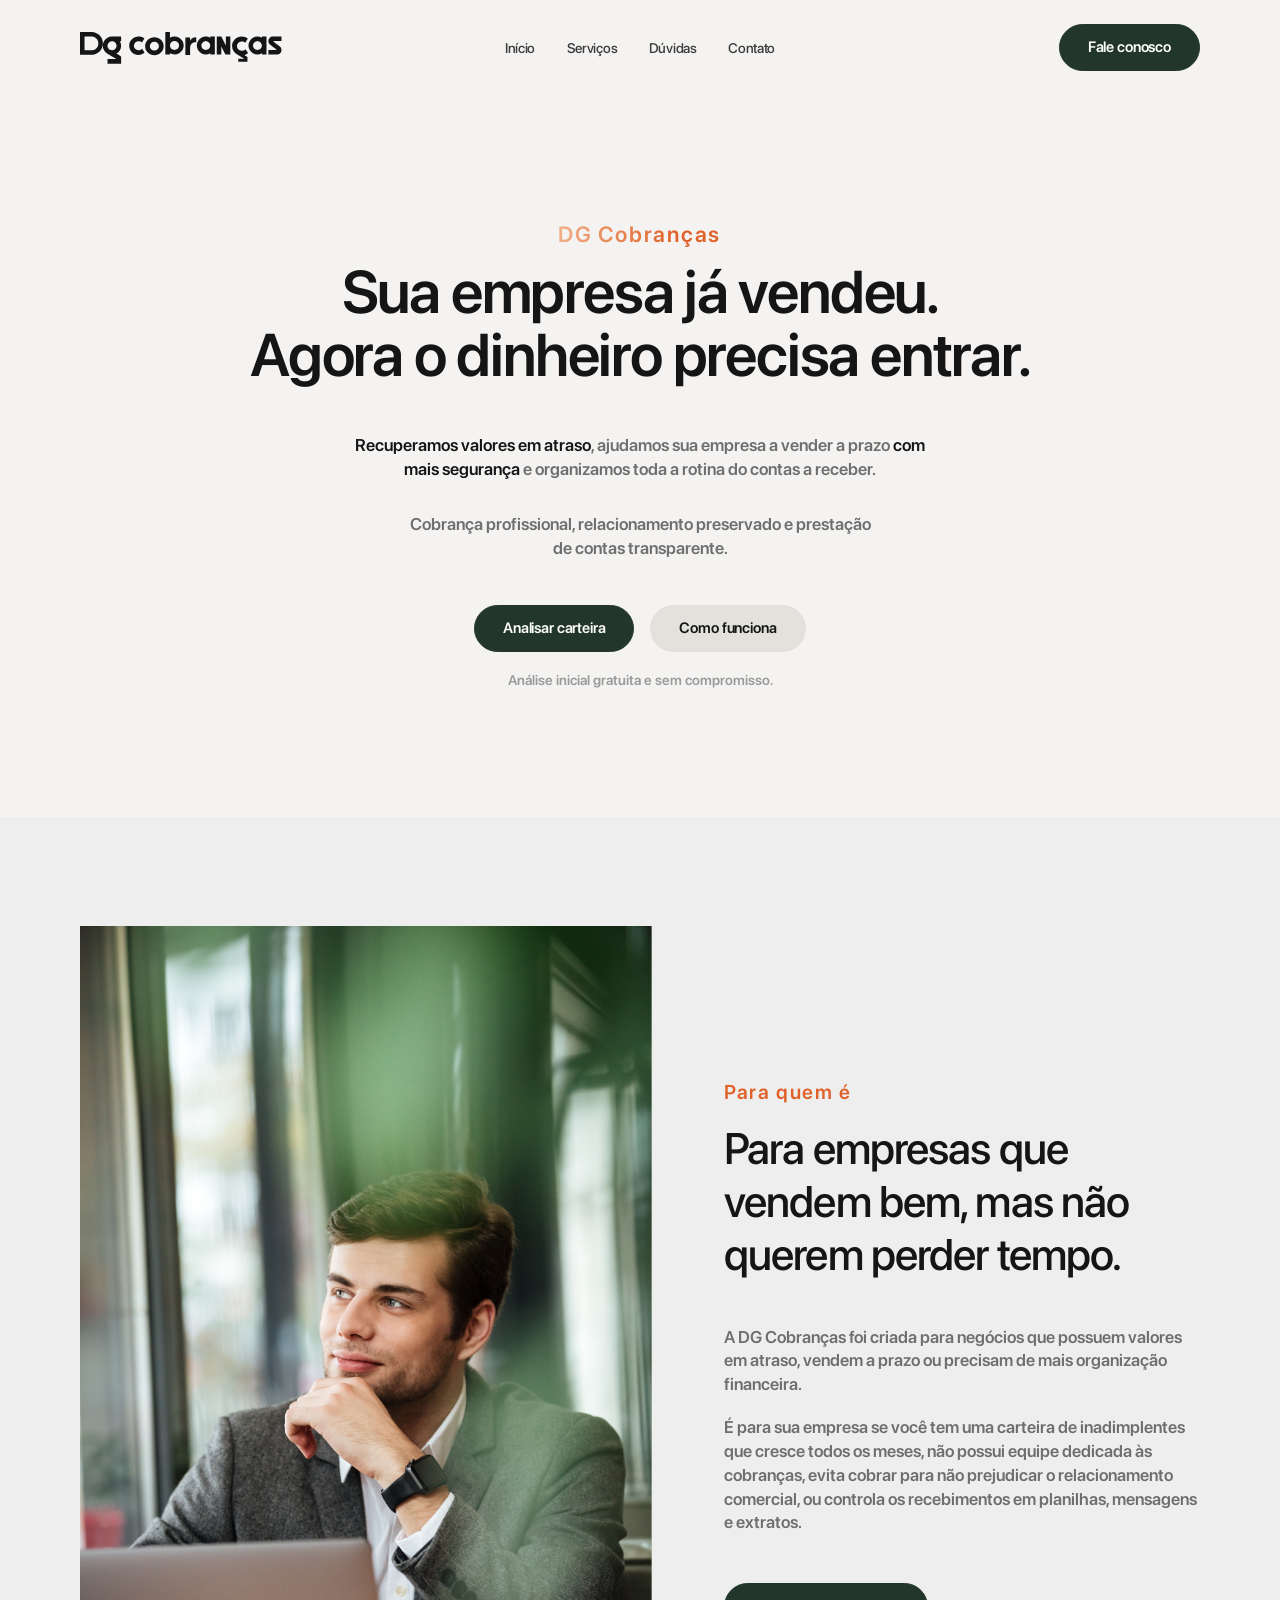
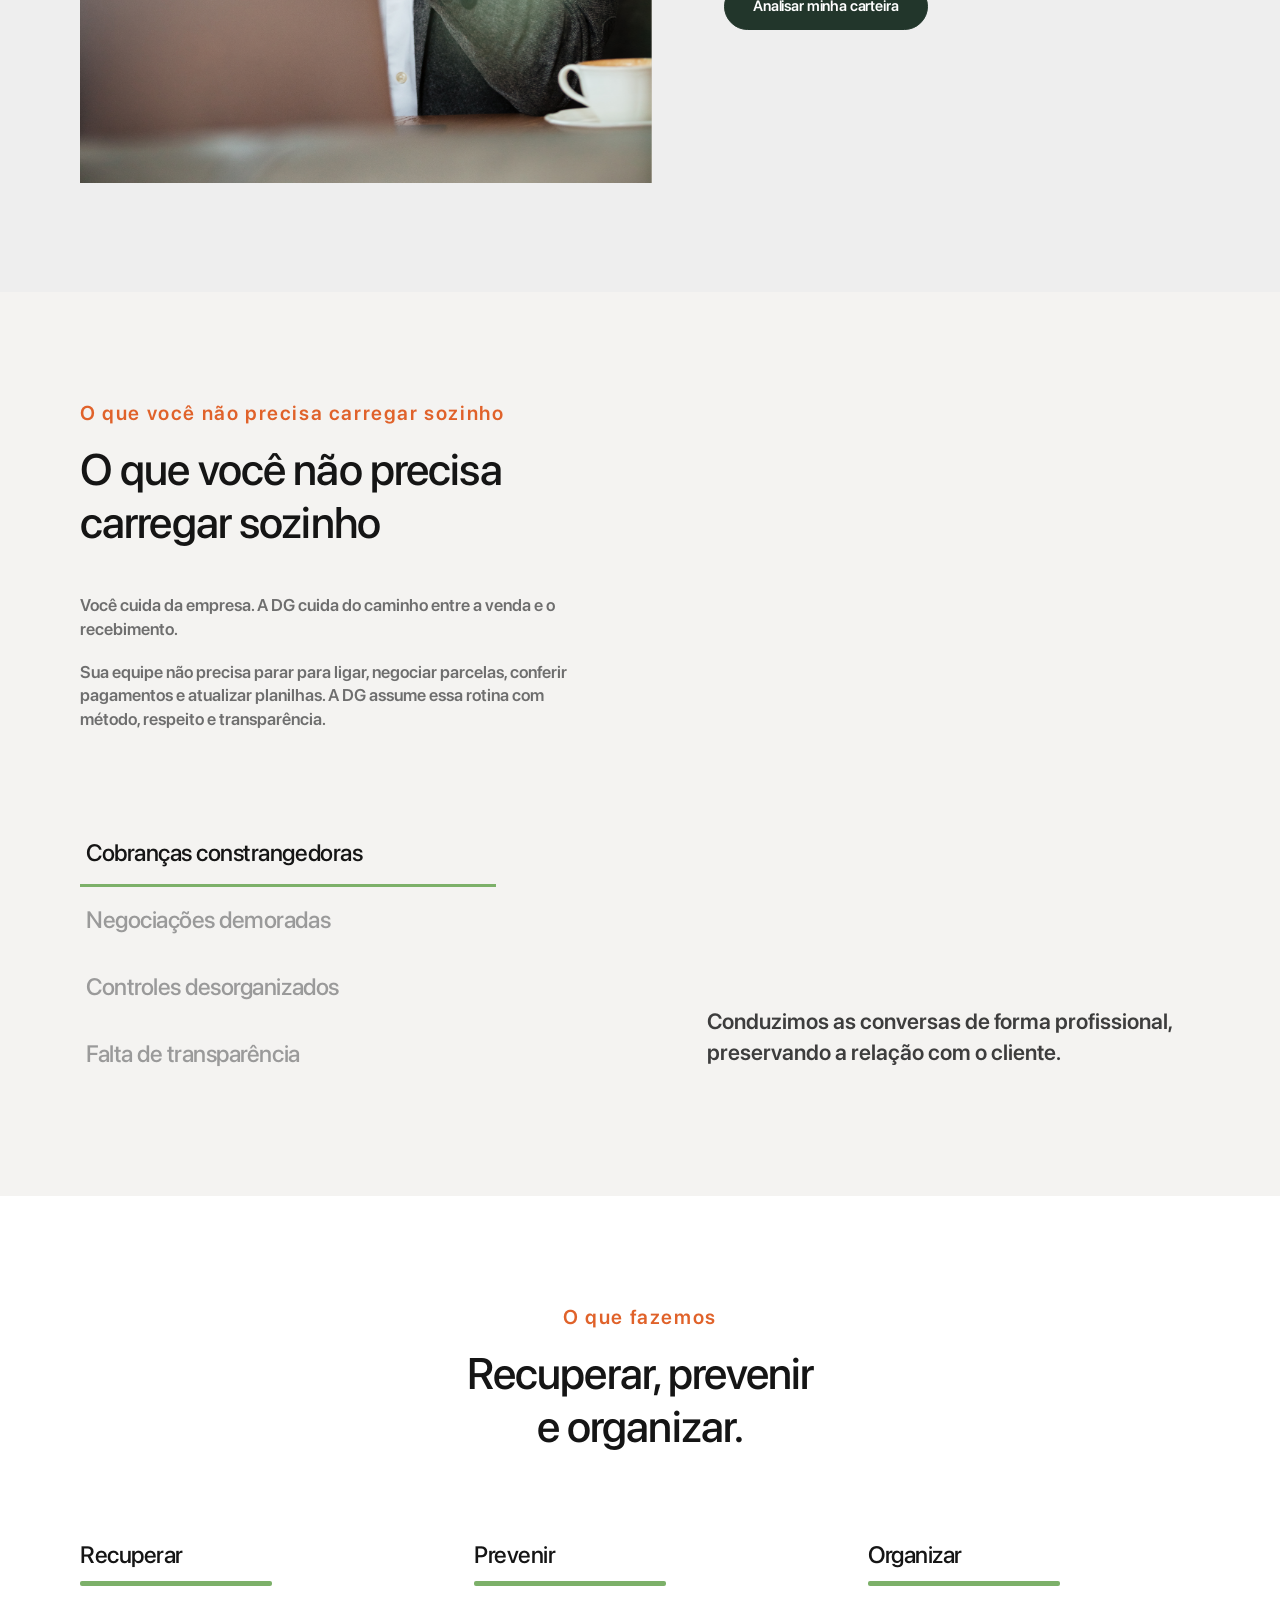
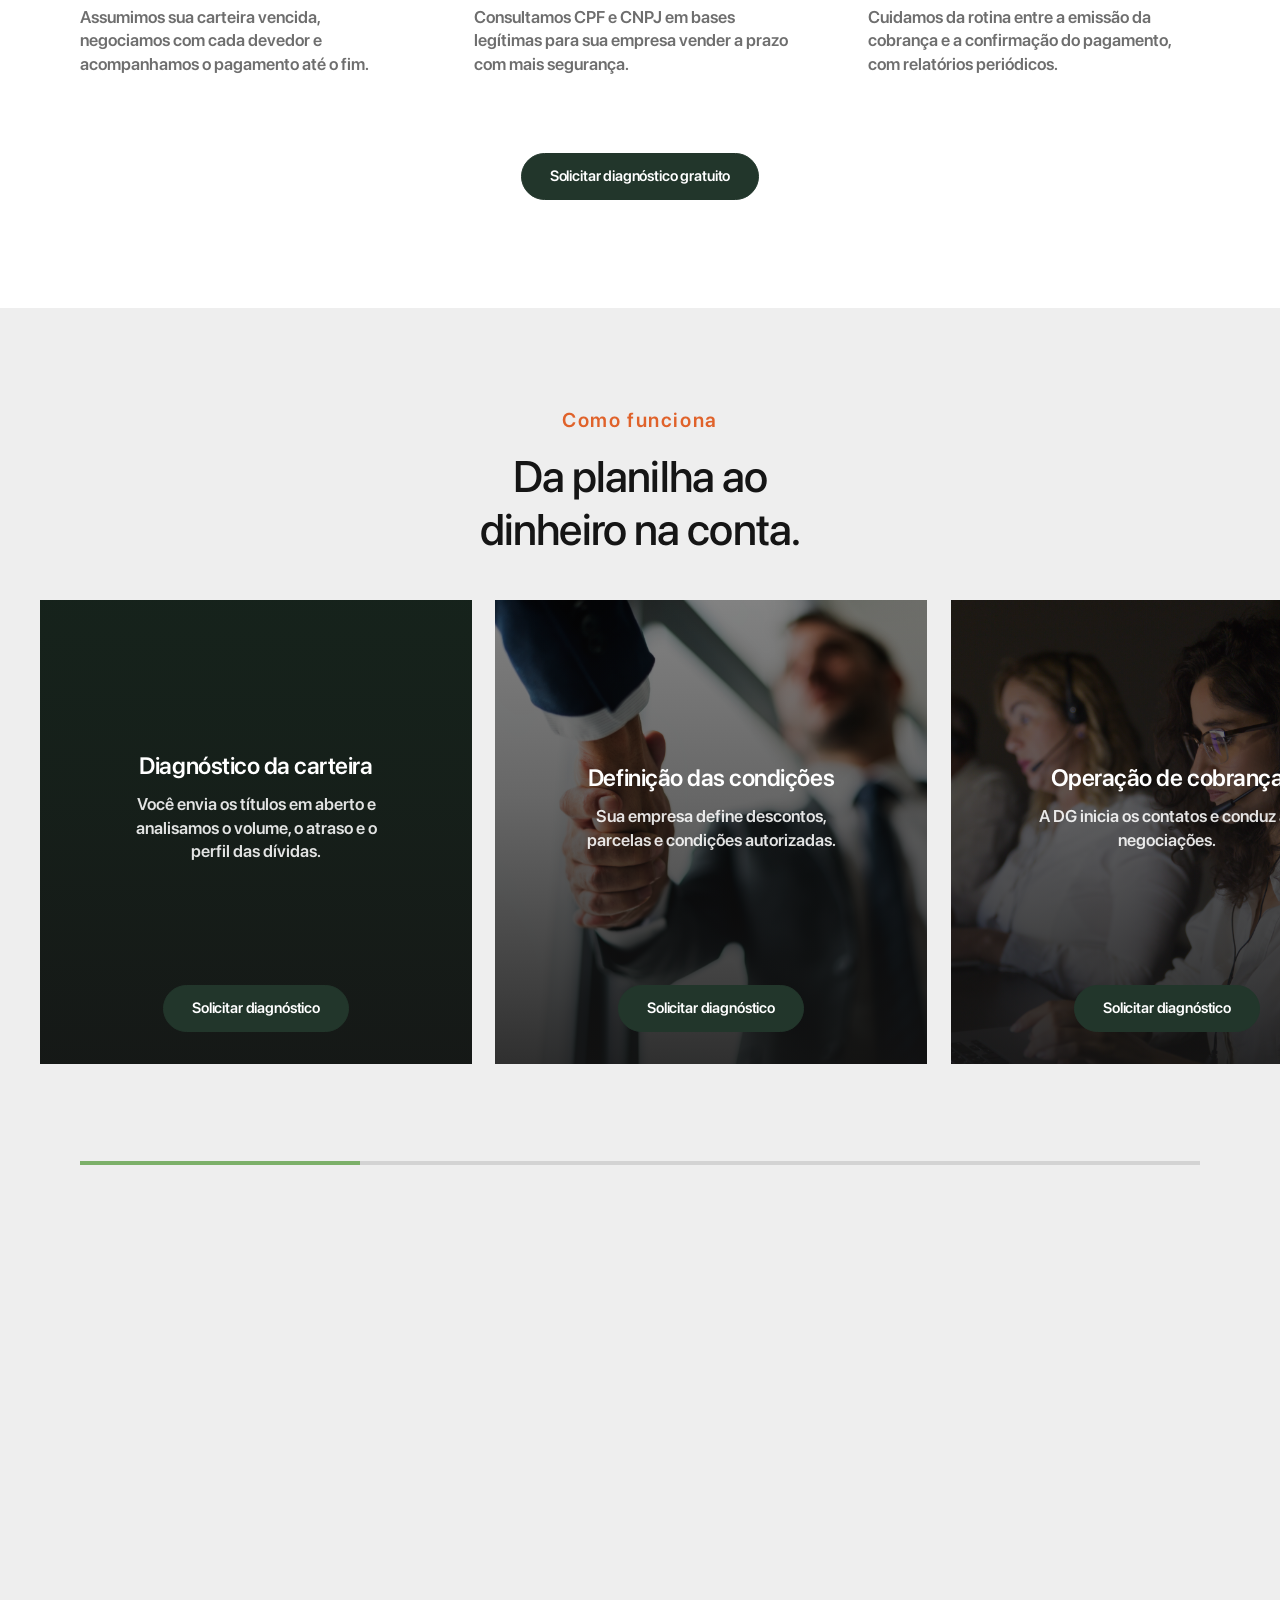
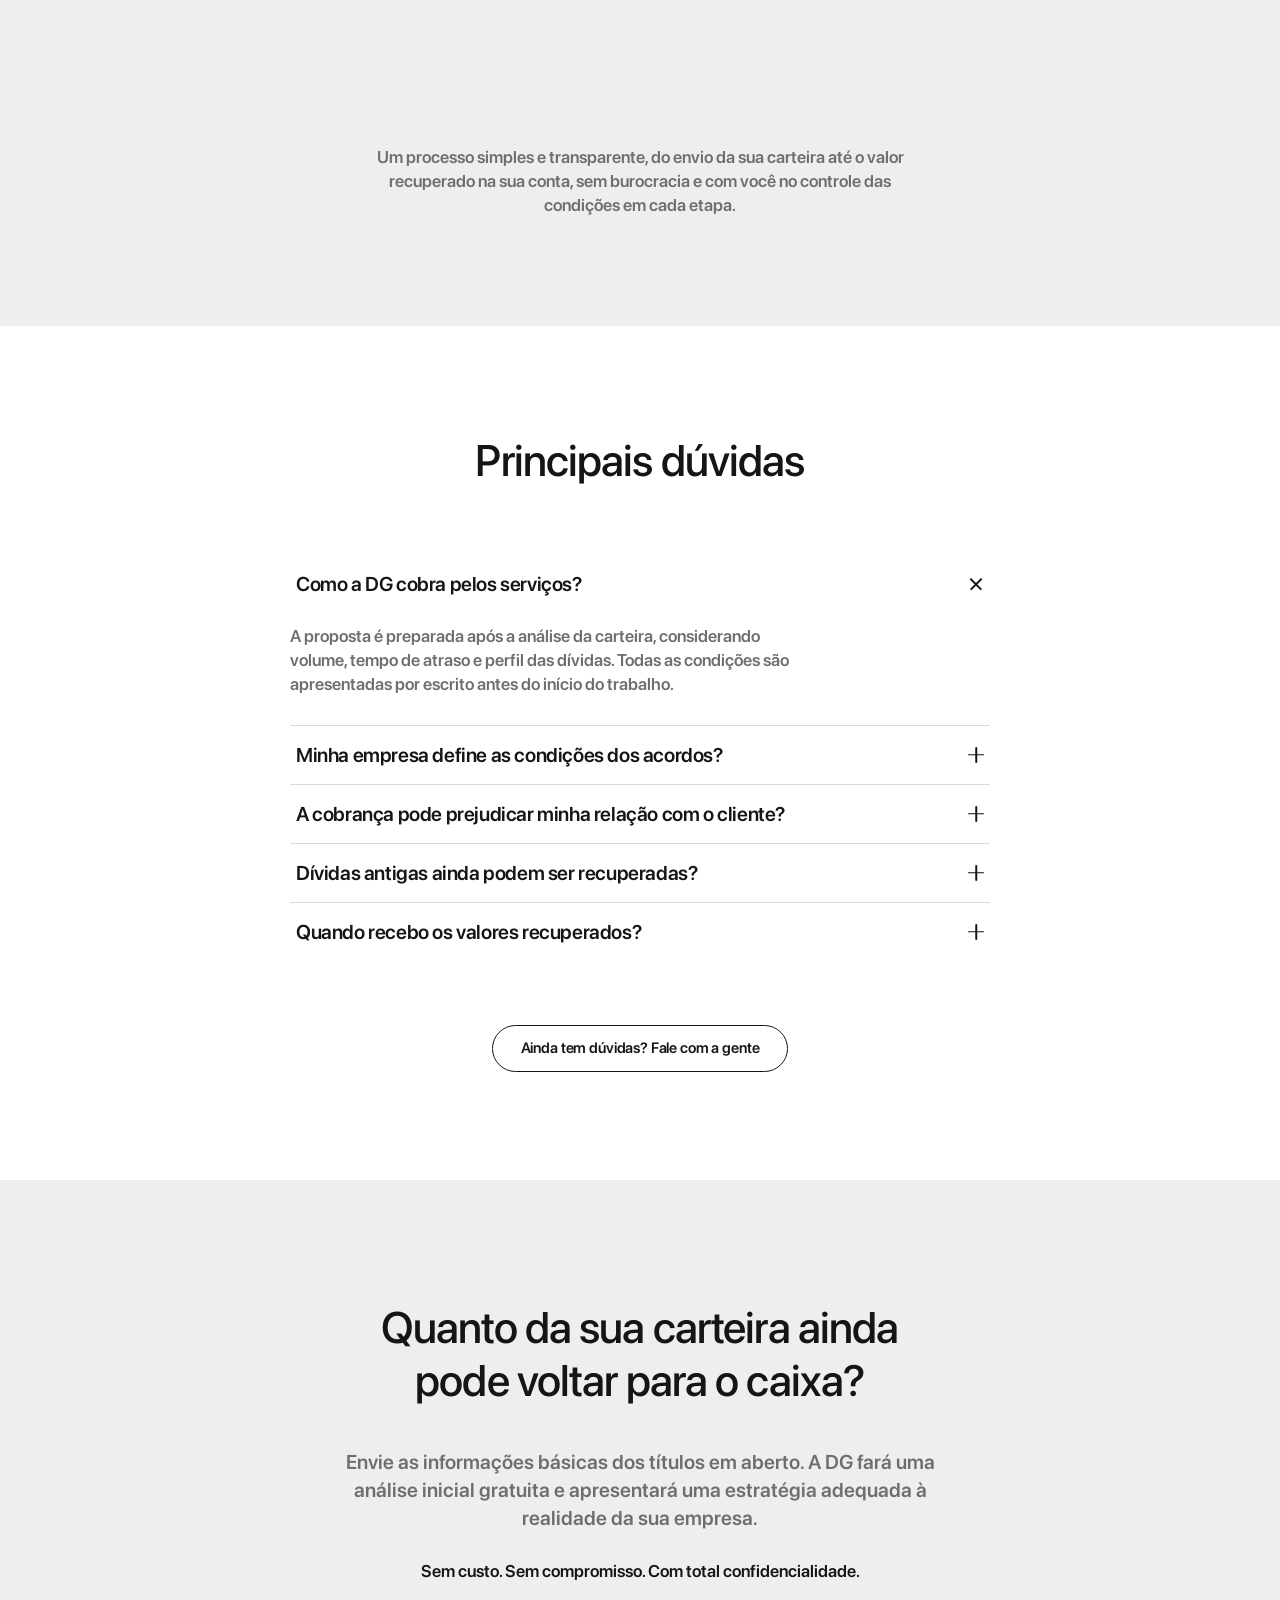
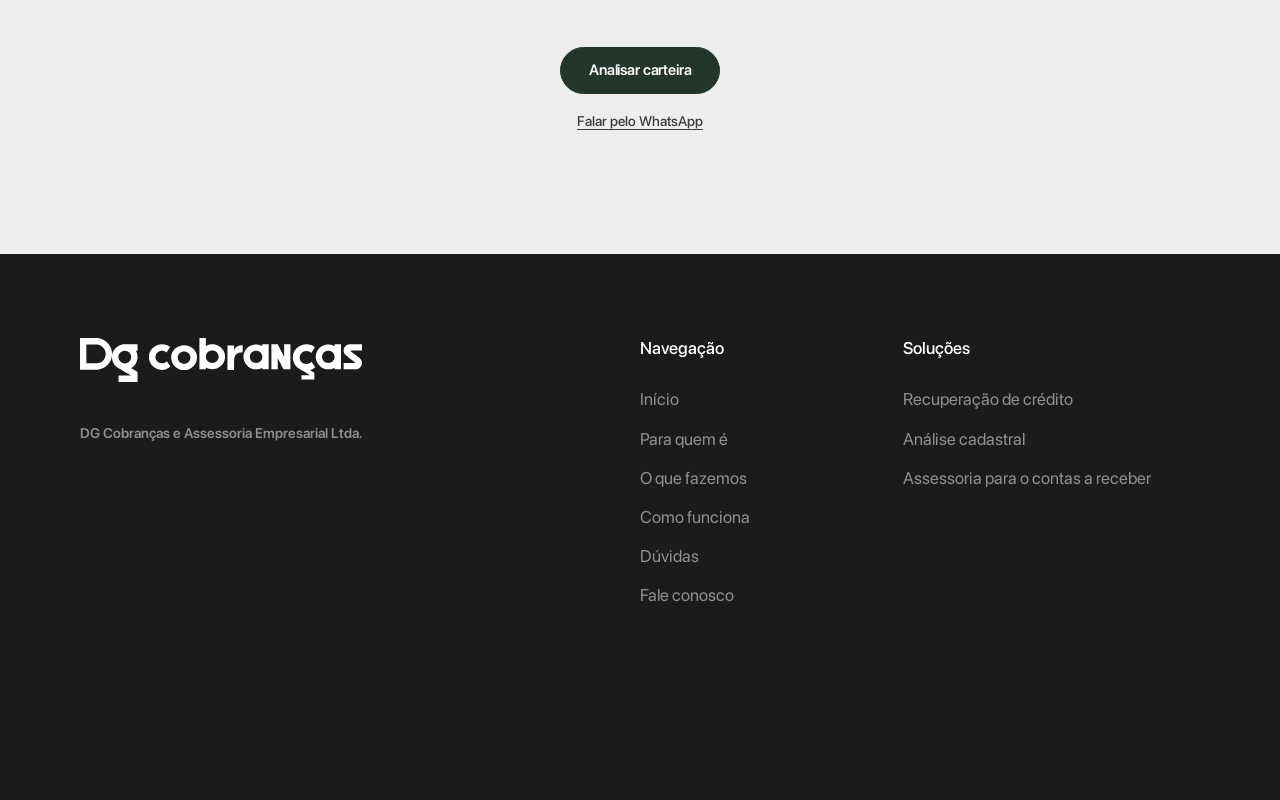
==== index.html @ a035692a "Alterações no diretorio e pequenos ajustes" ====
<!DOCTYPE html>
<html lang="pt-BR">
<head>
  <meta charset="UTF-8">
  <meta name="viewport" content="width=device-width, initial-scale=1.0">

  <title>DG Cobranças — Recuperação de crédito e assessoria para o contas a receber</title>
  <meta name="description" content="A DG Cobranças recupera valores em atraso, ajuda sua empresa a vender a prazo com mais segurança e organiza toda a rotina do contas a receber.">

  <!-- Pré-carregamento das fontes usadas acima da dobra -->
  <link rel="preload" href="assets/fonts/SF-Pro-Display-Regular.otf" as="font" type="font/otf" crossorigin>
  <link rel="preload" href="assets/fonts/SF-Pro-Display-Medium.otf" as="font" type="font/otf" crossorigin>

  <link rel="stylesheet" href="assets/css/style.css">
</head>
<body>

  <a class="visually-hidden" href="#conteudo">Pular para o conteúdo</a>

 
  <header class="header" data-header>
    <div class="header__inner container">

      <a class="header__logo" href="#inicio" aria-label="DG Cobranças — ir para o início">
        <img src="assets/svg/logo-header.svg" alt="DG Cobranças" width="353" height="56">
      </a>

      <!-- Wrapper: é o drawer no mobile e `display: contents` no desktop,
           liberando a <nav> e o CTA como colunas do grid do header. -->
      <div class="header__menu" id="nav-principal" data-nav>
        <nav class="header__nav" aria-label="Navegação principal">
          <ul class="nav__list">
            <li class="nav__item"><a class="nav__link" href="#inicio">Início</a></li>
            <li class="nav__item"><a class="nav__link" href="#servicos">Serviços</a></li>
            <li class="nav__item"><a class="nav__link" href="#duvidas">Dúvidas</a></li>
            <li class="nav__item"><a class="nav__link" href="#contato">Contato</a></li>
          </ul>
        </nav>

        <a class="btn btn--primary header__cta" href="#contato">Fale conosco</a>
      </div>

      <button
        class="header__toggle"
        type="button"
        data-nav-toggle
        aria-controls="nav-principal"
        aria-expanded="false"
        aria-label="Abrir menu">
        <span class="header__toggle-box" aria-hidden="true">
          <span class="header__toggle-bar"></span>
          <span class="header__toggle-bar"></span>
          <span class="header__toggle-bar"></span>
        </span>
      </button>

    </div>
  </header>


  <main id="conteudo">

    <!-- ================================================================
         SEÇÃO: HERO
         ================================================================ -->
    <section class="section hero" id="inicio">
      <div class="container hero__inner" data-reveal-group="100">

        <p class="eyebrow hero__eyebrow" data-reveal>DG Cobranças</p>

        <h1 class="hero__title" data-reveal>
          <span class="hero__title-line">Sua empresa já vendeu.</span>
          <span class="hero__title-line">Agora o dinheiro precisa entrar.</span>
        </h1>

        <p class="hero__text" data-reveal>
          <strong>Recuperamos valores em atraso</strong>, ajudamos sua empresa a
          vender a prazo <strong>com mais segurança</strong> e organizamos toda a
          rotina do contas a receber.
        </p>

        <p class="hero__text hero__text--tight" data-reveal>
          Cobrança profissional, relacionamento preservado
          e prestação de contas transparente.
        </p>

        <div class="hero__actions" data-reveal>
          <a class="btn btn--primary" href="#contato">Analisar carteira</a>
          <a class="btn btn--soft" href="#como-funciona">Como funciona</a>
        </div>

        <p class="hero__note" data-reveal>Análise inicial gratuita e sem compromisso.</p>

      </div>
    </section>


    <!-- ================================================================
         SEÇÃO: PARA QUEM É
         ================================================================ -->
    <section class="section para-quem" id="para-quem">
      <div class="container para-quem__inner" data-reveal-group="150">

        <figure class="para-quem__media">
          <img
            class="para-quem__img"
            src="assets/img/imagem-section-para-quem-e.png"
            alt="Profissional de terno sentado em uma cafeteria, com o notebook aberto sobre a mesa, olhando pela janela."
            width="1561" height="2340"
            loading="lazy" decoding="async"
            data-reveal="zoom">
        </figure>

        <div class="para-quem__content" data-reveal="right">

          <p class="eyebrow">Para quem é</p>

          <h2 class="section__title para-quem__title">
            Para empresas que vendem bem, mas não querem perder tempo.
          </h2>

          <p class="section__text para-quem__text">
            A DG Cobranças foi criada para negócios que possuem valores em
            atraso, vendem a prazo ou precisam de mais organização financeira.
          </p>

          <p class="section__text para-quem__text">
            É para sua empresa se você tem uma carteira de inadimplentes que
            cresce todos os meses, não possui equipe dedicada às cobranças,
            evita cobrar para não prejudicar o relacionamento comercial, ou
            controla os recebimentos em planilhas, mensagens e extratos.
          </p>

          <a class="btn btn--primary para-quem__cta" href="#contato">
            Analisar minha carteira
          </a>

        </div>

      </div>
    </section>


    <!-- ================================================================
         SEÇÃO: O QUE VOCÊ NÃO PRECISA CARREGAR SOZINHO
         ================================================================ -->
    <section class="section carregar" id="carregar">
      <div class="container" data-reveal-group="120">

        <div class="carregar__intro" data-reveal>

          <p class="eyebrow">O que você não precisa carregar sozinho</p>

          <h2 class="section__title carregar__title">
            O que você não precisa carregar sozinho
          </h2>

          <p class="section__text carregar__text">
            Você cuida da empresa. A DG cuida do caminho entre a venda e o
            recebimento.
          </p>

          <p class="section__text carregar__text">
            Sua equipe não precisa parar para ligar, negociar parcelas,
            conferir pagamentos e atualizar planilhas. A DG assume essa rotina
            com método, respeito e transparência.
          </p>

        </div>

        <!-- Tabs verticais: hover/foco/clique trocam o texto da direita -->
        <div class="carregar__panel" data-reveal data-tabs>

          <div class="carregar__tabs" role="tablist" aria-orientation="vertical"
               aria-label="Problemas que a DG assume">

            <button class="carregar__tab is-active" type="button" data-tab
                    role="tab" id="carregar-tab-1" aria-controls="carregar-pane-1"
                    aria-selected="true" tabindex="0">
              Cobranças constrangedoras
            </button>

            <button class="carregar__tab" type="button" data-tab
                    role="tab" id="carregar-tab-2" aria-controls="carregar-pane-2"
                    aria-selected="false" tabindex="-1">
              Negociações demoradas
            </button>

            <button class="carregar__tab" type="button" data-tab
                    role="tab" id="carregar-tab-3" aria-controls="carregar-pane-3"
                    aria-selected="false" tabindex="-1">
              Controles desorganizados
            </button>

            <button class="carregar__tab" type="button" data-tab
                    role="tab" id="carregar-tab-4" aria-controls="carregar-pane-4"
                    aria-selected="false" tabindex="-1">
              Falta de transparência
            </button>

          </div>

          <!-- Painéis empilhados na mesma célula do grid: a altura é sempre a
               do maior, então o crossfade não move nada na página. -->
          <div class="carregar__panes">

            <div class="carregar__pane is-active" data-pane role="tabpanel"
                 id="carregar-pane-1" aria-labelledby="carregar-tab-1" tabindex="0">
              <p>Conduzimos as conversas de forma profissional, preservando a
                relação com o cliente.</p>
            </div>

            <div class="carregar__pane" data-pane role="tabpanel"
                 id="carregar-pane-2" aria-labelledby="carregar-tab-2" tabindex="0">
              <p>Apresentamos as condições autorizadas e acompanhamos cada
                acordo até o pagamento.</p>
            </div>

            <div class="carregar__pane" data-pane role="tabpanel"
                 id="carregar-pane-3" aria-labelledby="carregar-tab-3" tabindex="0">
              <p>Registramos as tratativas e mostramos a situação clara de cada
                débito.</p>
            </div>

            <div class="carregar__pane" data-pane role="tabpanel"
                 id="carregar-pane-4" aria-labelledby="carregar-tab-4" tabindex="0">
              <p>Você acompanha o que foi recuperado, o que está em negociação e
                o que ainda aguarda contato.</p>
            </div>

          </div>

        </div>

      </div>
    </section>


    <!-- ================================================================
         SEÇÃO: O QUE FAZEMOS
         ================================================================ -->
    <section class="section fazemos" id="servicos">
      <div class="container">

        <div class="fazemos__intro" data-reveal>
          <p class="eyebrow">O que fazemos</p>
          <h2 class="section__title fazemos__title">
            <span class="fazemos__title-line">Recuperar, prevenir</span>
            <span class="fazemos__title-line">e organizar.</span>
          </h2>
        </div>

        <ul class="fazemos__grid" role="list" data-reveal-group="150">

          <li class="fazemos__card" data-reveal>
            <h3 class="fazemos__card-title">Recuperar</h3>
            <span class="accent-bar fazemos__bar" aria-hidden="true"></span>
            <p class="section__text fazemos__card-text">
              Assumimos sua carteira vencida, negociamos com cada devedor e
              acompanhamos o pagamento até o fim.
            </p>
          </li>

          <li class="fazemos__card" data-reveal>
            <h3 class="fazemos__card-title">Prevenir</h3>
            <span class="accent-bar fazemos__bar" aria-hidden="true"></span>
            <p class="section__text fazemos__card-text">
              Consultamos CPF e CNPJ em bases legítimas para sua empresa vender
              a prazo com mais segurança.
            </p>
          </li>

          <li class="fazemos__card" data-reveal>
            <h3 class="fazemos__card-title">Organizar</h3>
            <span class="accent-bar fazemos__bar" aria-hidden="true"></span>
            <p class="section__text fazemos__card-text">
              Cuidamos da rotina entre a emissão da cobrança e a confirmação do
              pagamento, com relatórios periódicos.
            </p>
          </li>

        </ul>

        <div class="fazemos__actions" data-reveal>
          <a class="btn btn--primary" href="#contato">Solicitar diagnóstico gratuito</a>
        </div>

      </div>
    </section>


    <!-- ================================================================
         SEÇÃO: COMO FUNCIONA
         ================================================================ -->
    <section class="section como" id="como-funciona">

      <!-- O bloco fica fixo enquanto o scroll da página avança os cards.
           A altura do .como__pin é calculada no JS: altura da tela + a
           distância horizontal a percorrer. -->
      <div class="como__carousel" data-carousel>
        <div class="como__pin" data-carousel-pin>
          <div class="como__sticky" data-carousel-sticky>

      <div class="container como__intro" data-reveal>
        <p class="eyebrow">Como funciona</p>
        <h2 class="section__title como__title">
          <span class="como__title-line">Da planilha ao</span>
          <span class="como__title-line">dinheiro na conta.</span>
        </h2>
      </div>

      <!-- overflow: hidden aqui é o que impede qualquer rolagem interna,
           inclusive a vertical. O avanço é feito por transform no trilho. -->
      <div class="como__viewport" data-carousel-viewport>

        <!-- Trilho full-bleed: o padding lateral alinha o 1º card ao
             container e deixa os últimos sangrarem na borda da tela. -->
        <ul class="como__track" role="list" data-carousel-track data-reveal-group="150">

          <li class="como__card" data-carousel-slide data-reveal>
            <img class="como__card-img" src="assets/img/diagnostico-de-carteira.png"
                 alt="" width="1368" height="1468" loading="lazy" decoding="async" draggable="false">
            <div class="como__card-body">
              <h3 class="como__card-title">Diagnóstico da carteira</h3>
              <p class="como__card-text">
                Você envia os títulos em aberto e analisamos o volume, o atraso
                e o perfil das dívidas.
              </p>
              <a class="btn btn--primary como__card-cta" href="#contato">Solicitar diagnóstico</a>
            </div>
          </li>

          <li class="como__card" data-carousel-slide data-reveal>
            <img class="como__card-img" src="assets/img/definicao-das-condicoes.png"
                 alt="" width="1368" height="1468" loading="lazy" decoding="async" draggable="false">
            <div class="como__card-body">
              <h3 class="como__card-title">Definição das condições</h3>
              <p class="como__card-text">
                Sua empresa define descontos, parcelas e condições autorizadas.
              </p>
              <a class="btn btn--primary como__card-cta" href="#contato">Solicitar diagnóstico</a>
            </div>
          </li>

          <li class="como__card" data-carousel-slide data-reveal>
            <img class="como__card-img" src="assets/img/operacoes-de-cobranca.png"
                 alt="" width="1368" height="1468" loading="lazy" decoding="async" draggable="false">
            <div class="como__card-body">
              <h3 class="como__card-title">Operação de cobrança</h3>
              <p class="como__card-text">
                A DG inicia os contatos e conduz as negociações.
              </p>
              <a class="btn btn--primary como__card-cta" href="#contato">Solicitar diagnóstico</a>
            </div>
          </li>

          <li class="como__card" data-carousel-slide data-reveal>
            <img class="como__card-img" src="assets/img/acompanhamento.png"
                 alt="" width="1368" height="1468" loading="lazy" decoding="async" draggable="false">
            <div class="como__card-body">
              <h3 class="como__card-title">Acompanhamento</h3>
              <p class="como__card-text">
                Você recebe os valores no prazo combinado, com relatórios claros.
              </p>
              <a class="btn btn--primary como__card-cta" href="#contato">Solicitar diagnóstico</a>
            </div>
          </li>

        </ul>
      </div>

      <div class="container">
        <div class="como__progress" aria-hidden="true">
          <span class="como__progress-fill" data-carousel-progress></span>
        </div>
      </div>

          </div>
        </div>
      </div>

      <div class="container">
        <p class="section__text como__summary" data-reveal>
          Um processo simples e transparente, do envio da sua carteira até o
          valor recuperado na sua conta, sem burocracia e com você no controle
          das condições em cada etapa.
        </p>
      </div>

    </section>


    <!-- ================================================================
         SEÇÃO: DIFERENCIAIS
         ================================================================ -->


    <!-- ================================================================
         SEÇÃO: PRINCIPAIS DÚVIDAS
         ================================================================ -->
    <section class="section faq" id="duvidas">
      <div class="container faq__inner">

        <h2 class="section__title faq__title" data-reveal>Principais dúvidas</h2>

        <!-- Accordion exclusivo: o item que abre fecha o anterior.
             O primeiro nasce aberto (como na referência) — para começar
             tudo fechado, basta trocar o aria-expanded e remover .is-open. -->
        <div class="faq__list" data-faq data-reveal-group="90">

          <div class="faq__item is-open" data-faq-item data-reveal>
            <h3 class="faq__heading">
              <button class="faq__question" type="button" data-faq-trigger
                      id="faq-trigger-1" aria-controls="faq-panel-1" aria-expanded="true">
                Como a DG cobra pelos serviços?
                <span class="faq__icon" aria-hidden="true"></span>
              </button>
            </h3>
            <div class="faq__answer" id="faq-panel-1" role="region"
                 aria-labelledby="faq-trigger-1" data-faq-panel>
              <div class="faq__answer-inner">
                <p class="faq__answer-text">
                  A proposta é preparada após a análise da carteira,
                  considerando volume, tempo de atraso e perfil das dívidas.
                  Todas as condições são apresentadas por escrito antes do
                  início do trabalho.
                </p>
              </div>
            </div>
          </div>

          <div class="faq__item" data-faq-item data-reveal>
            <h3 class="faq__heading">
              <button class="faq__question" type="button" data-faq-trigger
                      id="faq-trigger-2" aria-controls="faq-panel-2" aria-expanded="false">
                Minha empresa define as condições dos acordos?
                <span class="faq__icon" aria-hidden="true"></span>
              </button>
            </h3>
            <div class="faq__answer" id="faq-panel-2" role="region"
                 aria-labelledby="faq-trigger-2" data-faq-panel>
              <div class="faq__answer-inner">
                <p class="faq__answer-text">
                  Sim. Antes de começar, sua empresa determina descontos,
                  prazos e condições de parcelamento. A DG negocia somente
                  dentro dessa autorização.
                </p>
              </div>
            </div>
          </div>

          <div class="faq__item" data-faq-item data-reveal>
            <h3 class="faq__heading">
              <button class="faq__question" type="button" data-faq-trigger
                      id="faq-trigger-3" aria-controls="faq-panel-3" aria-expanded="false">
                A cobrança pode prejudicar minha relação com o cliente?
                <span class="faq__icon" aria-hidden="true"></span>
              </button>
            </h3>
            <div class="faq__answer" id="faq-panel-3" role="region"
                 aria-labelledby="faq-trigger-3" data-faq-panel>
              <div class="faq__answer-inner">
                <p class="faq__answer-text">
                  Nossa abordagem é profissional, respeitosa e orientada ao
                  diálogo. Preservar o relacionamento comercial faz parte do
                  serviço.
                </p>
              </div>
            </div>
          </div>

          <div class="faq__item" data-faq-item data-reveal>
            <h3 class="faq__heading">
              <button class="faq__question" type="button" data-faq-trigger
                      id="faq-trigger-4" aria-controls="faq-panel-4" aria-expanded="false">
                Dívidas antigas ainda podem ser recuperadas?
                <span class="faq__icon" aria-hidden="true"></span>
              </button>
            </h3>
            <div class="faq__answer" id="faq-panel-4" role="region"
                 aria-labelledby="faq-trigger-4" data-faq-panel>
              <div class="faq__answer-inner">
                <p class="faq__answer-text">
                  Sim. A situação financeira do devedor pode mudar com o
                  tempo. Uma nova abordagem, no momento certo, pode recuperar
                  valores considerados perdidos.
                </p>
              </div>
            </div>
          </div>

          <div class="faq__item" data-faq-item data-reveal>
            <h3 class="faq__heading">
              <button class="faq__question" type="button" data-faq-trigger
                      id="faq-trigger-5" aria-controls="faq-panel-5" aria-expanded="false">
                Quando recebo os valores recuperados?
                <span class="faq__icon" aria-hidden="true"></span>
              </button>
            </h3>
            <div class="faq__answer" id="faq-panel-5" role="region"
                 aria-labelledby="faq-trigger-5" data-faq-panel>
              <div class="faq__answer-inner">
                <p class="faq__answer-text">
                  No prazo estabelecido em contrato, acompanhados de uma
                  prestação de contas detalhada.
                </p>
              </div>
            </div>
          </div>

        </div>

        <div class="faq__actions" data-reveal>
          <a class="btn btn--secondary faq__cta" href="#contato">
            Ainda tem dúvidas? Fale com a gente
          </a>
        </div>

      </div>
    </section>


    <!-- ================================================================
         SEÇÃO: CTA FINAL
         ================================================================ -->
    <section class="section cta" id="contato">
      <div class="container cta__inner" data-reveal-group="110">

        <h2 class="section__title cta__title" data-reveal>
          <span class="cta__title-line">Quanto da sua carteira ainda</span>
          <span class="cta__title-line">pode voltar para o caixa?</span>
        </h2>

        <p class="cta__text" data-reveal>
          Envie as informações básicas dos títulos em aberto. A DG fará uma
          análise inicial gratuita e apresentará uma estratégia adequada à
          realidade da sua empresa.
        </p>

        <p class="cta__note" data-reveal>
          Sem custo. Sem compromisso. Com total confidencialidade.
        </p>

        <!-- O reveal fica no wrapper, não no <a>: o transform do .btn:hover
             não pode disputar com o transform da animação de entrada. -->
        <div class="cta__actions" data-reveal="pop">
          <a class="btn btn--primary" href="https://wa.me/5537998157790">Analisar carteira</a>
        </div>

        <a class="cta__whats" href="https://wa.me/5537998157790"
           target="_blank" rel="noopener" data-reveal>
          Falar pelo WhatsApp
        </a>

      </div>
    </section>

  </main>

  <!-- ==================================================================
       SEÇÃO: FOOTER
       ================================================================== -->
  <footer class="footer">
    <div class="container footer__inner" data-reveal-group="80">

      <div class="footer__brand" data-reveal="fade">
        <a class="footer__logo" href="#inicio" aria-label="DG Cobranças — ir para o início">
          <img src="assets/svg/logo-footer.svg" alt="DG Cobranças" width="527" height="83">
        </a>
        <p class="footer__desc">DG Cobranças e Assessoria Empresarial Ltda.</p>
      </div>

      <nav class="footer__col" aria-labelledby="footer-nav-title" data-reveal="fade">
        <h2 class="footer__col-title" id="footer-nav-title">Navegação</h2>
        <ul class="footer__links" role="list">
          <li><a class="footer__link" href="#inicio">Início</a></li>
          <li><a class="footer__link" href="#para-quem">Para quem é</a></li>
          <li><a class="footer__link" href="#servicos">O que fazemos</a></li>
          <li><a class="footer__link" href="#como-funciona">Como funciona</a></li>
          <li><a class="footer__link" href="#duvidas">Dúvidas</a></li>
          <li><a class="footer__link" href="#contato">Fale conosco</a></li>
        </ul>
      </nav>

      <nav class="footer__col" aria-labelledby="footer-sol-title" data-reveal="fade">
        <h2 class="footer__col-title" id="footer-sol-title">Soluções</h2>
        <ul class="footer__links" role="list">
          <li><a class="footer__link" href="#servicos">Recuperação de crédito</a></li>
          <li><a class="footer__link" href="#servicos">Análise cadastral</a></li>
          <li><a class="footer__link" href="#servicos">Assessoria para o contas a receber</a></li>
        </ul>
      </nav>

    </div>

    <div class="container">
      <div class="footer__bottom" data-reveal="fade">
        <p class="footer__copy">© 2026 DG Cobranças. Todos os direitos reservados.</p>
      </div>
    </div>

  </footer>


  <script src="assets/js/script.js"></script>
</body>
</html>
---- assets/css/style.css ----
/* ==========================================================================
   DG COBRANÇAS — style.css
   Ordem do arquivo:
   1. Fontes
   2. Design tokens (:root)
   3. Reset / base
   4. Utilitários (container, seção, eyebrow, botões)
   5. Animações (reveal / header)
   6. SEÇÕES (adicionadas uma a uma, na ordem do index.html)
   ========================================================================== */


/* ==========================================================================
   1. FONTES
   ========================================================================== */

@font-face {
  font-family: "SF Pro Display";
  src: url("../fonts/SF-Pro-Display-Regular.otf") format("opentype");
  font-weight: 400;
  font-style: normal;
  font-display: swap;
}

@font-face {
  font-family: "SF Pro Display";
  src: url("../fonts/SF-Pro-Display-Medium.otf") format("opentype");
  font-weight: 500;
  font-style: normal;
  font-display: swap;
}

@font-face {
  font-family: "SF Pro Display";
  src: url("../fonts/SF-Pro-Display-Semibold.otf") format("opentype");
  font-weight: 600;
  font-style: normal;
  font-display: swap;
}


/* ==========================================================================
   2. DESIGN TOKENS
   ========================================================================== */

:root {
  /* --- Cores de marca --- */
  --color-green-900: #16241c;   /* verde petróleo mais escuro (hover de botão) */
  --color-green-800: #22362b;   /* verde primário: botões, títulos de destaque */
  --color-green-600: #3c5a47;   /* verde médio */
  --color-green-400: #7cb069;   /* verde claro: barras/underlines de acento */
  --color-orange-500: #e0622a;  /* laranja de apoio: eyebrows e labels */

  /* --- Neutros --- */
  --color-ink: #151515;         /* texto principal / footer */
  --color-ink-soft: #3d3d3d;
  --color-muted: #6e6e6e;       /* parágrafos secundários */
  --color-muted-light: #9a9a9a; /* itens inativos, legendas */
  --color-soft: #e3e1dc;        /* cinza preenchido do botão neutro */
  --color-line: #d8d5cd;        /* divisores */
  --color-line-dark: #2e2e2e;   /* divisores sobre fundo escuro */

  /* --- Fundos --- */
  --color-bg: #EEEEEE;
  --color-cream: #f4f3f1;       /* creme/off-white: header e hero */
  --color-white: #ffffff;       /* seções em branco puro */
  --color-bg-alt: #ebe9e3;      /* cinza/bege alternado entre seções */
  --color-bg-dark: #1B1B1B;     /* footer */
  --color-on-dark: #ffffff;
  --color-on-dark-muted: #8f8f8f;

  /* --- Tipografia --- */
  --font-sans: "SF Pro Display", -apple-system, BlinkMacSystemFont, "Segoe UI",
    Helvetica, Arial, sans-serif;

  --fw-regular: 400;
  --fw-medium: 500;
  --fw-semibold: 600;

  /* Escala fluida: min em 480px, max em 1280px */
  --fs-eyebrow: clamp(0.9375rem, 0.8rem + 0.7vw, 1.25rem);    /* 15 → 20px */
  --fs-xs: 0.8125rem;                             /* 13px */
  --fs-sm: 0.875rem;                              /* 14px */
  --fs-base: clamp(0.9375rem, 0.88rem + 0.28vw, 1.0625rem);   /* 15 → 17px */
  --fs-lg: clamp(1.0625rem, 0.98rem + 0.4vw, 1.25rem);        /* 17 → 20px */
  --fs-h3: clamp(1.125rem, 1rem + 0.6vw, 1.5rem);             /* 18 → 24px */
  --fs-h2: clamp(1.875rem, 1.2rem + 3vw, 2.75rem);            /* 30 → 44px */
  --fs-h1: clamp(2.125rem, 1.25rem + 3.9vw, 3.75rem);         /* 34 → 60px */

  --lh-tight: 1.05;   /* display: títulos grandes em duas linhas */
  --lh-heading: 1.2;
  --lh-body: 1.6;
  --lh-text: 1.4;     /* descrições e apoios: entrelinha mais fechada */

  --ls-tight: -0.02em;
  --ls-eyebrow: 0.08em;   /* compensa a caixa alta do eyebrow */

  /* --- Espaçamentos --- */
  --space-2xs: 0.25rem;
  --space-xs: 0.5rem;
  --space-sm: 0.75rem;
  --space-md: 1rem;
  --space-lg: 1.2rem;
  --space-xl: 2rem;
  --space-2xl: 3rem;
  --space-3xl: 4rem;
  --space-4xl: 6rem;

  /* Padding vertical das seções (fluido) */
  --section-py: clamp(3.5rem, 2rem + 6vw, 7.5rem);

  /* --- Layout --- */
  --container-max: 1200px;
  --container-gutter: clamp(1.25rem, 0.6rem + 3vw, 2.5rem);

  /* --- Formas --- */
  --radius-pill: 999px;
  --radius-sm: 6px;
  --radius-md: 12px;
  --radius-lg: 20px;

  /* --- Header --- */
  --header-height: 84px;
  --header-height-scrolled: 64px;

  /* --- Movimento --- */
  --ease-out-expo: cubic-bezier(0.16, 1, 0.3, 1);
  /* Curva mais macia que a expo: arranca sem tranco e assenta devagar.
     Usada onde o movimento é longo, como a abertura do acordeão. */
  --ease-smooth: cubic-bezier(0.33, 0.7, 0.2, 1);
  --duration-fast: 200ms;
  --duration-mid: 300ms;
  --duration-slow: 520ms;
  --duration-reveal: 800ms;

  /* --- Elevação --- */
  --shadow-sm: 0 1px 2px rgba(21, 21, 21, 0.06);
  --shadow-md: 0 12px 32px -12px rgba(21, 21, 21, 0.18);
}


/* ==========================================================================
   3. RESET / BASE
   ========================================================================== */

*,
*::before,
*::after {
  box-sizing: border-box;
}

html {
  -webkit-text-size-adjust: 100%;
  scroll-behavior: smooth;
  scroll-padding-top: calc(var(--header-height) + var(--space-lg));
}

body {
  margin: 0;
  font-family: var(--font-sans);
  font-size: var(--fs-base);
  font-weight: var(--fw-regular);
  line-height: var(--lh-body);
  color: var(--color-ink);
  background-color: var(--color-bg);
  -webkit-font-smoothing: antialiased;
  -moz-osx-font-smoothing: grayscale;
  /* `clip` em vez de `hidden`: contém o overflow lateral sem criar um
     contexto de rolagem, o que quebraria o position:sticky do header. */
  overflow-x: clip;
}

/* Trava a rolagem enquanto o drawer mobile está aberto */
body.is-nav-open {
  overflow: hidden;
}

h1,
h2,
h3,
h4,
p,
figure,
blockquote,
dl,
dd {
  margin: 0;
}

h1,
h2,
h3,
h4 {
  font-weight: var(--fw-medium);
  line-height: var(--lh-heading);
  letter-spacing: var(--ls-tight);
  text-wrap: balance;
}

ul,
ol {
  margin: 0;
  padding: 0;
  list-style: none;
}

a {
  color: inherit;
  text-decoration: none;
}

img,
svg,
picture,
video {
  display: block;
  max-width: 100%;
  height: auto;
}

button,
input,
textarea,
select {
  font: inherit;
  color: inherit;
}

button {
  background: none;
  border: 0;
  cursor: pointer;
}

:focus-visible {
  outline: 2px solid var(--color-green-600);
  outline-offset: 3px;
  border-radius: var(--radius-sm);
}

/* Acessibilidade: conteúdo apenas para leitores de tela */
.visually-hidden {
  position: absolute;
  width: 1px;
  height: 1px;
  padding: 0;
  margin: -1px;
  overflow: hidden;
  clip: rect(0 0 0 0);
  clip-path: inset(50%);
  white-space: nowrap;
  border: 0;
}


/* ==========================================================================
   4. UTILITÁRIOS
   ========================================================================== */

/* --- Container --- */
.container {
  width: 100%;
  max-width: var(--container-max);
  margin-inline: auto;
  padding-inline: var(--container-gutter);
}

/* --- Seção --- */
.section {
  padding-block: var(--section-py);
}

.section--alt {
  background-color: var(--color-bg-alt);
}

.section--dark {
  background-color: var(--color-bg-dark);
  color: var(--color-on-dark);
}

/* --- Eyebrow (label em caps laranja acima dos títulos) --- */
.eyebrow {
  display: block;
  margin: 0 0 var(--space-lg);
  font-size: var(--fs-eyebrow);
  font-weight: var(--fw-semibold);
  line-height: 1.2;
  letter-spacing: var(--ls-eyebrow);
  color: var(--color-orange-500);
}

/* --- Títulos e texto de seção --- */
.section__title {
  font-size: var(--fs-h2);
  color: var(--color-ink);
}

.section__text {
  font-weight: var(--fw-semibold);
  line-height: var(--lh-text);
  color: var(--color-muted);
  max-width: 62ch;
}

/* --- Barra/underline verde curta usada como acento sob subtítulos --- */
.accent-bar {
  display: block;
  width: min(100%, 12rem);
  height: 5px;
  border: 0;
  border-radius: 2px;
  background-color: var(--color-green-400);
}

/* --- Botões --- */
.btn {
  --btn-bg: transparent;
  --btn-fg: var(--color-ink);
  --btn-border: transparent;

  display: inline-flex;
  align-items: center;
  justify-content: center;
  gap: var(--space-xs);
  padding: 0.9375rem 1.75rem;
  border: 1px solid var(--btn-border);
  border-radius: var(--radius-pill);
  background-color: var(--btn-bg);
  color: var(--btn-fg);
  font-size: 0.9375rem;
  font-weight: var(--fw-semibold);
  line-height: 1;
  letter-spacing: -0.01em;
  text-align: center;
  cursor: pointer;
  transition: background-color var(--duration-mid) var(--ease-out-expo),
    color var(--duration-mid) var(--ease-out-expo),
    border-color var(--duration-mid) var(--ease-out-expo),
    transform var(--duration-mid) var(--ease-out-expo);
}

.btn:hover {
  transform: translateY(-1px);
}

.btn:active {
  transform: translateY(0);
}

/* Botão principal: sólido verde escuro */
.btn--primary {
  --btn-bg: var(--color-green-800);
  --btn-fg: var(--color-on-dark);
  --btn-border: var(--color-green-800);
}

.btn--primary:hover {
  --btn-bg: var(--color-green-900);
  --btn-border: var(--color-green-900);
}

/* Botão secundário: outline discreto */
.btn--secondary {
  --btn-bg: transparent;
  --btn-fg: var(--color-ink);
  --btn-border: var(--color-line);
}

.btn--secondary:hover {
  --btn-bg: var(--color-green-800);
  --btn-fg: var(--color-on-dark);
  --btn-border: var(--color-green-800);
}

/* Botão neutro preenchido — par secundário do primário sobre fundo claro */
.btn--soft {
  --btn-bg: var(--color-soft);
  --btn-fg: var(--color-ink);
  --btn-border: transparent;
}

.btn--soft:hover {
  --btn-bg: var(--color-green-800);
  --btn-fg: var(--color-on-dark);
  --btn-border: var(--color-green-800);
}

/* Botão claro sobre imagem/fundo escuro */
.btn--light {
  --btn-bg: rgba(255, 255, 255, 0.14);
  --btn-fg: var(--color-on-dark);
  --btn-border: rgba(255, 255, 255, 0.45);
  backdrop-filter: blur(6px);
  -webkit-backdrop-filter: blur(6px);
}

.btn--light:hover {
  --btn-bg: var(--color-on-dark);
  --btn-fg: var(--color-green-800);
  --btn-border: var(--color-on-dark);
}

/* Link com sublinhado animado */
.link-underline {
  position: relative;
  font-weight: var(--fw-medium);
  color: var(--color-ink);
}

.link-underline::after {
  content: "";
  position: absolute;
  left: 0;
  bottom: -2px;
  width: 100%;
  height: 1px;
  background-color: currentColor;
  transform: scaleX(0);
  transform-origin: right center;
  transition: transform var(--duration-mid) var(--ease-out-expo);
}

.link-underline:hover::after {
  transform: scaleX(1);
  transform-origin: left center;
}


/* ==========================================================================
   5. ANIMAÇÕES
   ========================================================================== */

/* Reveal: fade-in + blur-to-focus + subida.
   O JS adiciona .is-visible quando o elemento entra no viewport.
   O stagger vem de --reveal-delay, definido no JS para grupos de irmãos. */
[data-reveal] {
  opacity: 0;
  filter: blur(6px);
  transform: translateY(20px);
  transition: opacity var(--duration-reveal) var(--ease-out-expo),
    filter var(--duration-reveal) var(--ease-out-expo),
    transform var(--duration-reveal) var(--ease-out-expo);
  transition-delay: var(--reveal-delay, 0ms);
}

[data-reveal].is-visible {
  opacity: 1;
  filter: blur(0);
  transform: none;
}

/* Variantes de entrada: só trocam o transform inicial, reaproveitando
   o mesmo IntersectionObserver, o mesmo easing e o mesmo stagger.
   `zoom`  — cresce sutilmente para o lugar (imagens dentro de moldura)
   `right` — desliza da direita (blocos de texto ao lado de uma imagem)
   `pop`   — nasce menor e assenta no tamanho (ênfase em CTAs)
   `fade`  — só opacidade, sem movimento (rodapé) */
[data-reveal="zoom"] {
  transform: scale(1.05);
}

[data-reveal="right"] {
  transform: translateX(clamp(20px, 3vw, 40px));
}

[data-reveal="pop"] {
  transform: scale(0.95);
}

/* `fade` — só opacidade, sem blur nem deslocamento (rodapé: entra
   discreto e sem mover nada abaixo da dobra) */
[data-reveal="fade"] {
  filter: none;
  transform: none;
}

/* Enquanto anima, avisa o compositor; removido pelo JS ao terminar */
[data-reveal].is-animating {
  will-change: opacity, filter, transform;
}

/* Fade-out sutil ao sair do viewport pelo topo (opt-in por elemento) */
[data-reveal-out].is-leaving {
  opacity: 0;
  filter: blur(4px);
}

/* Respeita a preferência de movimento reduzido */
@media (prefers-reduced-motion: reduce) {
  html {
    scroll-behavior: auto;
  }

  *,
  *::before,
  *::after {
    animation-duration: 0.01ms !important;
    animation-iteration-count: 1 !important;
    transition-duration: 0.01ms !important;
    transition-delay: 0ms !important;
    scroll-behavior: auto !important;
  }

  [data-reveal] {
    opacity: 1;
    filter: none;
    transform: none;
  }
}


/* ==========================================================================
   6. SEÇÕES
   As seções entram abaixo, na mesma ordem do index.html:
   Header · Hero · Para quem é · O que você não precisa carregar sozinho ·
   O que fazemos · Como funciona · Diferenciais · Principais dúvidas ·
   CTA final · Footer
   ========================================================================== */


/* --------------------------------------------------------------------------
   SEÇÃO: HEADER
   Mobile-first: nav vira drawer overlay; a partir de 768px vira barra inline.
   -------------------------------------------------------------------------- */

.header {
  /* Tokens locais — só o header usa, então não poluem o :root */
  --header-bg: var(--color-cream);
  --header-bg-scrolled: rgba(244, 243, 241, 0.72); /* --color-cream a 72% */
  --header-pad-y: 0.875rem;
  --header-logo-h: 26px;

  position: sticky;
  top: 0;
  z-index: 100;
}

/* O fundo (e o blur) vivem num ::before, não no .header.
   Motivo: backdrop-filter cria um bloco contêiner para descendentes
   position:fixed — se estivesse no .header, o drawer mobile ficaria
   preso dentro da barra em vez de cobrir a viewport. */
.header::before {
  content: "";
  position: absolute;
  inset: 0;
  z-index: 0;
  background-color: var(--header-bg);
  border-bottom: 1px solid transparent;
  transition: background-color var(--duration-mid) var(--ease-out-expo),
    border-color var(--duration-mid) var(--ease-out-expo),
    box-shadow var(--duration-mid) var(--ease-out-expo);
}

/* Estado rolado: encolhe + fundo semi-transparente com blur */
.header.is-scrolled {
  --header-pad-y: 0.625rem;
  --header-logo-h: 24px;
}

.header.is-scrolled::before {
  background-color: var(--header-bg-scrolled);
  border-bottom-color: rgba(21, 21, 21, 0.07);
  box-shadow: var(--shadow-sm);
  backdrop-filter: blur(14px) saturate(1.4);
  -webkit-backdrop-filter: blur(14px) saturate(1.4);
}

.header__inner {
  position: relative;
  z-index: 1;
  display: flex;
  align-items: center;
  justify-content: space-between;
  gap: var(--space-lg);
  padding-block: var(--header-pad-y);
  transition: padding var(--duration-mid) var(--ease-out-expo);
}

/* --- Logo --- */
.header__logo {
  position: relative;
  z-index: 2; /* permanece visível por cima do drawer aberto */
  flex-shrink: 0;
  display: block;
  line-height: 0;
}

.header__logo img {
  width: auto;
  height: var(--header-logo-h);
  transition: height var(--duration-mid) var(--ease-out-expo);
}

/* --- Botão hambúrguer (só existe abaixo de 768px) --- */
.header__toggle {
  position: relative;
  z-index: 2;
  flex-shrink: 0;
  display: flex;
  align-items: center;
  justify-content: center;
  width: 44px;
  height: 44px;
  margin-right: calc(var(--space-sm) * -1);
  border-radius: var(--radius-sm);
}

.header__toggle-box {
  display: flex;
  flex-direction: column;
  justify-content: space-between;
  width: 22px;
  height: 14px;
}

.header__toggle-bar {
  display: block;
  width: 100%;
  height: 1.5px;
  border-radius: 2px;
  background-color: var(--color-ink);
  transition: transform var(--duration-mid) var(--ease-out-expo),
    opacity var(--duration-fast) var(--ease-out-expo);
}

/* Hambúrguer → X */
.header__toggle[aria-expanded="true"] .header__toggle-bar:nth-child(1) {
  transform: translateY(6.25px) rotate(45deg);
}

.header__toggle[aria-expanded="true"] .header__toggle-bar:nth-child(2) {
  opacity: 0;
}

.header__toggle[aria-expanded="true"] .header__toggle-bar:nth-child(3) {
  transform: translateY(-6.25px) rotate(-45deg);
}

/* --- Menu: drawer overlay no mobile --- */
.header__menu {
  position: fixed;
  inset: 0;
  z-index: 1;
  display: flex;
  flex-direction: column;
  justify-content: center;
  gap: var(--space-xl);
  padding: var(--space-4xl) var(--container-gutter) var(--space-2xl);
  background-color: rgba(244, 243, 241, 0.9);
  backdrop-filter: blur(20px) saturate(1.4);
  -webkit-backdrop-filter: blur(20px) saturate(1.4);

  opacity: 0;
  visibility: hidden;
  transition: opacity var(--duration-mid) var(--ease-out-expo),
    visibility 0s linear var(--duration-mid);
}

.header__menu.is-open {
  opacity: 1;
  visibility: visible;
  transition-delay: 0s;
}

.nav__list {
  display: flex;
  flex-direction: column;
  gap: var(--space-xs);
}

/* Itens sobem com stagger quando o drawer abre */
.nav__item,
.header__cta {
  opacity: 0;
  transform: translateY(12px);
  transition: opacity 500ms var(--ease-out-expo),
    transform 500ms var(--ease-out-expo);
}

.header__menu.is-open .nav__item,
.header__menu.is-open .header__cta {
  opacity: 1;
  transform: translateY(0);
}

.header__menu.is-open .nav__item:nth-child(1) { transition-delay: 60ms; }
.header__menu.is-open .nav__item:nth-child(2) { transition-delay: 120ms; }
.header__menu.is-open .nav__item:nth-child(3) { transition-delay: 180ms; }
.header__menu.is-open .nav__item:nth-child(4) { transition-delay: 240ms; }
.header__menu.is-open .header__cta { transition-delay: 300ms; }

.nav__link {
  position: relative;
  display: inline-block;
  padding-block: var(--space-xs);
  font-size: var(--fs-h3);
  font-weight: var(--fw-medium);
  letter-spacing: var(--ls-tight);
  color: var(--color-ink-soft);
  transition: color var(--duration-fast) var(--ease-out-expo);
}

/* Underline verde curto — mesmo acento visual das demais seções */
.nav__link::after {
  content: "";
  position: absolute;
  left: 0;
  bottom: 2px;
  width: 100%;
  height: 1.5px;
  background-color: var(--color-green-400);
  transform: scaleX(0);
  transform-origin: right center;
  transition: transform var(--duration-mid) var(--ease-out-expo);
}

.nav__link:hover,
.nav__link[aria-current="page"] {
  color: var(--color-green-800);
}

.nav__link:hover::after,
.nav__link[aria-current="page"]::after {
  transform: scaleX(1);
  transform-origin: left center;
}

.header__cta {
  align-self: flex-start;
}


/* --- 768px+: nav inline, sem hambúrguer --- */
@media (min-width: 768px) {
  .header {
    --header-pad-y: 1.5rem;
    --header-logo-h: 30px;
  }

  .header.is-scrolled {
    --header-pad-y: 0.875rem;
    --header-logo-h: 26px;
  }

  .header__toggle {
    display: none;
  }

  /* Grid 1fr auto 1fr: as colunas laterais são sempre iguais, então a nav
     do meio fica centralizada no header independentemente das larguras
     do logo e do CTA (o que um space-between em flex não garante). */
  .header__inner {
    display: grid;
    grid-template-columns: 1fr auto 1fr;
    align-items: center;
    column-gap: clamp(1rem, 0.4rem + 1.5vw, 2rem);
  }

  .header__logo {
    justify-self: start;
  }

  /* O wrapper some da caixa e promove <nav> e CTA a itens do grid.
     As propriedades de caixa do drawer (position, padding, blur) são
     ignoradas sem caixa — mas `visibility` é HERDADA e continuaria
     escondendo a nav e o CTA, então precisa ser explicitamente revertida. */
  .header__menu {
    display: contents;
    visibility: visible;
  }

  .header__nav {
    justify-self: center;
  }

  .nav__list {
    flex-direction: row;
    align-items: center;
    gap: clamp(1.25rem, 0.2rem + 2.2vw, 2.5rem);
  }

  /* Anula o stagger do drawer: no desktop os itens já estão visíveis */
  .nav__item,
  .header__cta {
    opacity: 1;
    transform: none;
    transition: none;
  }

  .nav__link {
    padding-block: 0;
    font-size: var(--fs-sm);
  }

  .nav__link::after {
    bottom: -4px;
  }

  /* Sem override de padding: o CTA do header tem o mesmo tamanho dos
     botões das seções. */
  .header__cta {
    justify-self: end;
    align-self: center;
  }
}


/* --- 1024px+: um pouco mais de ar entre logo e nav --- */
@media (min-width: 1024px) {
  .header {
    --header-logo-h: 32px;
  }

  .header.is-scrolled {
    --header-logo-h: 28px;
  }
}


/* --------------------------------------------------------------------------
   SEÇÃO: HERO
   Conteúdo 100% centralizado sobre fundo creme, contínuo com o header.
   -------------------------------------------------------------------------- */

.hero {
  /* Respiro maior que o padrão: redefine o token da própria .section */
  --section-py: clamp(3.5rem, 1.5rem + 8vw, 8rem);

  background-color: var(--color-cream);
}

.hero__inner {
  display: flex;
  flex-direction: column;
  align-items: center;
  text-align: center;
}

/* --- Eyebrow --- */
/* Caps, laranja e tracking vêm do .eyebrow; aqui só o que é maior no hero */
.hero__eyebrow {
  margin-bottom: var(--space-sm);
  font-size: clamp(1rem, 0.85rem + 0.75vw, 1.375rem); /* 16 → 22px */
  line-height: 1.2;
}

/* Degradê laranja claro → laranja saturado, como nas referências.
   Sem suporte a background-clip:text, a cor sólida do .eyebrow permanece. */
@supports (background-clip: text) or (-webkit-background-clip: text) {
  .hero__eyebrow {
    width: fit-content;
    background-image: linear-gradient(
      100deg,
      #f2b088 0%,
      var(--color-orange-500) 70%
    );
    -webkit-background-clip: text;
    background-clip: text;
    color: transparent;
  }
}

/* --- Título --- */
.hero__title {
  margin-bottom: clamp(1.75rem, 1rem + 3vw, 3rem);
  font-size: var(--fs-h1);
  font-weight: var(--fw-semibold);
  line-height: var(--lh-tight);
  color: var(--color-ink);
}

/* Cada frase ocupa a própria linha; o wrap interno segue livre no mobile */
.hero__title-line {
  display: block;
}

/* --- Parágrafos --- */
.hero__text {
  max-width: 600px;
  margin-inline: auto;
  font-weight: var(--fw-semibold);
  line-height: var(--lh-text);
  color: var(--color-muted);
  text-wrap: pretty;
}

.hero__text + .hero__text {
  margin-top: var(--space-xl);
}

/* Segundo parágrafo: coluna mais estreita para quebrar em duas linhas */
.hero__text--tight {
  max-width: 480px;
}

/* Palavras-chave em destaque dentro do parágrafo cinza */
.hero__text strong {
  font-weight: var(--fw-semibold);
  color: var(--color-ink);
}

/* --- Botões --- */
.hero__actions {
  display: flex;
  flex-wrap: wrap;
  justify-content: center;
  gap: var(--space-sm);
  margin-top: clamp(2rem, 1.4rem + 2vw, 2.75rem);
}

/* Hover cruzado: ao passar no secundário, ele assume o verde (regra do
   .btn--soft) e o primário recua para o cinza, trocando a hierarquia
   entre os dois em vez de deixar os dois em destaque ao mesmo tempo. */
.hero__actions:has(.btn--soft:hover) .btn--primary {
  --btn-bg: var(--color-soft);
  --btn-fg: var(--color-ink);
  --btn-border: transparent;
}

/* --- Nota de apoio --- */
.hero__note {
  margin-top: var(--space-lg);
  font-size: var(--fs-sm);
  font-weight: var(--fw-semibold);
  line-height: var(--lh-text);
  color: var(--color-muted-light);
}


/* --- 480px+: botões deixam de competir por largura --- */
@media (min-width: 480px) {
  .hero__actions {
    gap: var(--space-md);
  }
}


/* --------------------------------------------------------------------------
   SEÇÃO: PARA QUEM É
   Duas colunas (imagem + texto) a partir de 1024px; empilhado antes disso,
   com a imagem sempre acima do texto (a ordem do DOM já garante isso).
   -------------------------------------------------------------------------- */

.para-quem {
  background-color: var(--color-bg);
}

.para-quem__inner {
  display: grid;
  gap: clamp(2rem, 1rem + 4vw, 3rem);
}

/* --- Imagem --- */
.para-quem__media {
  /* Moldura fixa: o zoom acontece na <img> dentro dela, então os cantos
     arredondados ficam parados enquanto a foto se acomoda. */
  overflow: hidden;
  isolation: isolate; /* evita serrilhado no clipping arredondado (Safari) */
  width: 100%;
  max-width: 460px;
  margin-inline: auto;
  aspect-ratio: 2 / 3; /* proporção nativa do arquivo (1561 × 2340) */
  background-color: var(--color-line);
}

.para-quem__img {
  width: 100%;
  height: 100%;
  object-fit: cover;
}

/* --- Texto --- */
.para-quem__title {
  margin-bottom: clamp(1.75rem, 1rem + 3vw, 2.75rem);
}

.para-quem__text + .para-quem__text {
  margin-top: var(--space-lg);
}

.para-quem__cta {
  margin-top: clamp(2rem, 1.4rem + 2vw, 3rem);
}


/* --- 1024px+: duas colunas, texto centrado na altura da imagem --- */
@media (min-width: 1024px) {
  .para-quem__inner {
    grid-template-columns: 1.2fr 1fr;
    align-items: center;
    gap: clamp(3rem, 0.5rem + 5vw, 5.5rem);
  }

  .para-quem__media {
    max-width: none;
    margin-inline: 0;
  }
}


/* --------------------------------------------------------------------------
   SEÇÃO: O QUE VOCÊ NÃO PRECISA CARREGAR SOZINHO
   Intro à esquerda, depois tabs verticais + painel que troca por hover/foco.
   -------------------------------------------------------------------------- */

.carregar {
  background-color: var(--color-cream);
}

/* --- Intro --- */
.carregar__intro {
  max-width: 40rem;
}

.carregar__title {
  margin-bottom: clamp(1.75rem, 1rem + 3vw, 2.75rem);
}

.carregar__text {
  max-width: 32rem;
}

.carregar__text + .carregar__text {
  margin-top: var(--space-lg);
}

/* --- Bloco de tabs --- */
.carregar__panel {
  display: grid;
  gap: clamp(2rem, 1rem + 3vw, 3rem);
  margin-top: clamp(3rem, 1.5rem + 5vw, 6rem);
}

.carregar__tabs {
  max-width: 26rem;
}

.carregar__tab {
  position: relative;
  display: block;
  width: 100%;
  padding-block: var(--space-lg);
  font-size: var(--fs-h3);
  font-weight: var(--fw-medium);
  line-height: var(--lh-heading);
  letter-spacing: var(--ls-tight);
  text-align: left;
  color: var(--color-muted-light);
  transition: color var(--duration-mid) var(--ease-out-expo);
}

/* Barra verde: sempre presente, apenas escalada — nunca desloca o item */
.carregar__tab::after {
  content: "";
  position: absolute;
  left: 0;
  bottom: 0;
  width: 100%;
  height: 3px;
  background-color: var(--color-green-400);
  transform: scaleX(0);
  transform-origin: left center;
  transition: transform var(--duration-mid) var(--ease-out-expo);
}

.carregar__tab.is-active {
  color: var(--color-ink);
}

.carregar__tab.is-active::after {
  transform: scaleX(1);
}

/* --- Painéis --- */
.carregar__panes {
  display: grid;
}

.carregar__pane {
  /* Todos na mesma célula: a altura da caixa é a do maior painel, então
     trocar de aba faz crossfade sem mexer no fluxo da página. */
  grid-area: 1 / 1;
  font-size: clamp(1.0625rem, 0.9rem + 0.8vw, 1.375rem);
  font-weight: var(--fw-semibold);
  line-height: var(--lh-text);
  color: var(--color-ink-soft);

  opacity: 0;
  visibility: hidden;
  transition: opacity var(--duration-mid) var(--ease-out-expo),
    visibility 0s linear var(--duration-mid);
}

.carregar__pane.is-active {
  opacity: 1;
  visibility: visible;
  transition-delay: 0s;
}


/* --- 768px+: tabs e painel lado a lado --- */
@media (min-width: 768px) {
  .carregar__panel {
    grid-template-columns: 1.15fr 1fr;
    gap: clamp(2.5rem, 0.5rem + 4vw, 5rem);
  }

  /* Acompanha o fim da lista, como no mockup */
  .carregar__panes {
    align-self: end;
    padding-bottom: var(--space-lg);
  }
}


/* --------------------------------------------------------------------------
   SEÇÃO: O QUE FAZEMOS
   Intro centralizada + três pilares em grid; empilham em uma coluna.
   -------------------------------------------------------------------------- */

.fazemos {
  background-color: var(--color-white);
}

/* --- Intro --- */
.fazemos__intro {
  text-align: center;
}

/* Cada frase na própria linha; no mobile o wrap interno segue livre */
.fazemos__title-line {
  display: block;
}

/* --- Grid de pilares --- */
.fazemos__grid {
  display: grid;
  gap: clamp(2.5rem, 1.5rem + 3vw, 4rem);
  margin-top: clamp(3rem, 1.5rem + 5vw, 6rem);
}

.fazemos__card-title {
  margin-bottom: var(--space-sm);
  font-size: var(--fs-h3);
  color: var(--color-ink);
}

.fazemos__bar {
  margin-bottom: var(--space-lg);
}

/* --- Botão --- */
.fazemos__actions {
  display: flex;
  justify-content: center;
  margin-top: clamp(2.5rem, 1.5rem + 4vw, 5rem);
}


/* --- 768px+: três colunas --- */
@media (min-width: 768px) {
  .fazemos__grid {
    grid-template-columns: repeat(3, 1fr);
  }
}


/* --------------------------------------------------------------------------
   SEÇÃO: COMO FUNCIONA
   Carrossel full-bleed com scroll-snap + barra de progresso.
   -------------------------------------------------------------------------- */

.como {
  /* Recuo lateral do trilho: alinha o 1º card à coluna do container */
  --track-pad: max(
    var(--container-gutter),
    calc((100vw - var(--container-max)) / 2)
  );

  background-color: var(--color-bg);

  /* O pin já dá o respiro superior; embaixo segue o padrão das seções */
  padding-top: 0;
  padding-bottom: var(--section-py);
}

.como__intro {
  text-align: center;
}

.como__title-line {
  display: block;
}

/* --- Fixação: a altura do pin é definida no JS (tela + percurso) --- */
.como__sticky {
  position: sticky;
  top: 0;
  min-height: 100vh;
  min-height: 100svh;
  display: flex;
  flex-direction: column;
  justify-content: center;
  gap: clamp(1.75rem, 1rem + 3vh, 3.5rem);
  padding-block: calc(var(--header-height) + var(--space-md)) var(--space-2xl);
  overflow: hidden;
}

/* --- Janela do carrossel --- */
.como__viewport {
  /* Nenhuma rolagem interna: nem horizontal (o transform faz o trabalho),
     nem vertical (que era o efeito colateral do overflow-x: auto). */
  overflow: hidden;
}

/* --- Trilho --- */
.como__track {
  display: flex;
  gap: clamp(1rem, 0.5rem + 1.2vw, 1.75rem);
  padding-inline: var(--track-pad);
  /* Amortecimento do carrossel: o scroll define o alvo e a transição
     percorre o caminho até ele. A expo-out cobre quase toda a distância
     no começo da curva, então o trilho acompanha o dedo de perto e ainda
     assim assenta macio — sem o passo duro do mapeamento 1:1. */
  transition: transform 400ms var(--ease-out-expo);
  will-change: transform;
}

/* --- Card --- */
.como__card {
  position: relative;
  flex: 0 0 78%;
  display: flex;
  flex-direction: column;
  overflow: hidden;
  isolation: isolate;
  aspect-ratio: 1368 / 1468; /* proporção nativa dos arquivos */
  scroll-snap-align: start;
  background-color: var(--color-green-900);
}

.como__card-img {
  position: absolute;
  inset: 0;
  width: 100%;
  height: 100%;
  object-fit: cover;
  -webkit-user-drag: none;
}

/* Gradiente que escurece a base para o texto branco ter contraste */
.como__card::after {
  content: "";
  position: absolute;
  inset: 0;
  background: linear-gradient(
    180deg,
    rgba(21, 21, 21, 0.1) 0%,
    rgba(21, 21, 21, 0.32) 42%,
    rgba(21, 21, 21, 0.78) 100%
  );
}

.como__card-body {
  position: relative;
  z-index: 1; /* acima da imagem e do gradiente */
  flex: 1;
  display: flex;
  flex-direction: column;
  padding: clamp(1.25rem, 0.5rem + 2vw, 2rem);
  text-align: center;
  color: var(--color-on-dark);
}

/* Duas margens automáticas dividem a folga igualmente: o bloco de texto
   fica na região central do card e o botão encosta na base. */
.como__card-title {
  margin-top: auto;
  margin-bottom: var(--space-sm);
  font-size: var(--fs-h3);
  font-weight: var(--fw-semibold);
}

.como__card-text {
  /* Caixa mais estreita que o card: quebra em mais linhas, como na
     referência, e mantém o bloco de texto centrado sob o título. */
  max-width: 24ch;
  margin-inline: auto;
  font-size: var(--fs-base);
  font-weight: var(--fw-semibold);
  line-height: var(--lh-text);
  color: rgba(255, 255, 255, 0.88);
}

/* `align-self` evita que o botão estique: como item de um flex column,
   o padrão seria `stretch`, que o deixava largura cheia e maior que os
   demais botões da página. Centrado, volta ao tamanho do conteúdo. */
.como__card-cta {
  align-self: center;
  margin-top: auto;
}

/* --- Barra de progresso --- */
.como__progress {
  height: 4px;
  margin-top: clamp(2rem, 1rem + 3vw, 3.5rem);
  background-color: rgba(21, 21, 21, 0.12);
  overflow: hidden;
}

.como__progress-fill {
  display: block;
  height: 100%;
  background-color: var(--color-green-400);
  /* scaleX em vez de width: roda no compositor a cada frame do scroll */
  transform: scaleX(0);
  transform-origin: left center;
}

/* --- Resumo --- */
.como__summary {
  max-width: 34rem;
  margin-top: clamp(2rem, 1rem + 3vw, 3.5rem);
  margin-inline: auto;
  text-align: center;
}


/* --- Largura dos cards por breakpoint: sempre sobra um recorte à direita --- */
@media (min-width: 480px) {
  .como__card {
    flex-basis: 58%;
  }
}

@media (min-width: 768px) {
  .como__card {
    flex-basis: 44%;
  }
}

@media (min-width: 1024px) {
  .como__card {
    flex-basis: 36%;
  }
}

/* Telas baixas: encolhe o card para o bloco fixado caber sem cortar */
@media (min-width: 1024px) and (max-height: 820px) {
  .como__card {
    flex-basis: 29%;
  }
}


/* --- Sem fixação: movimento reduzido vira um scroller horizontal comum --- */
.como__carousel.is-static .como__sticky {
  position: static;
  min-height: 0;
  padding-block: 0;
  overflow: visible;
}

.como__carousel.is-static .como__viewport {
  overflow-x: auto;
  overflow-y: hidden; /* nunca o eixo vertical */
  scroll-snap-type: x mandatory;
  scroll-padding-inline-start: var(--track-pad);
  scrollbar-width: none;
  -ms-overflow-style: none;
}

.como__carousel.is-static .como__viewport::-webkit-scrollbar {
  display: none;
}

.como__carousel.is-static .como__track {
  will-change: auto;
}


/* --------------------------------------------------------------------------
   SEÇÃO: PRINCIPAIS DÚVIDAS
   Accordion exclusivo em coluna estreita e centrada sobre fundo branco.
   A altura anima por grid-template-rows (0fr → 1fr): nada precisa ser
   medido no JS e a transição funciona com qualquer quantidade de texto.
   -------------------------------------------------------------------------- */

.faq {
  background-color: var(--color-white);
}

/* Coluna estreita; o .container continua cuidando das gutters laterais */
.faq__inner {
  max-width: calc(700px + var(--container-gutter) * 2);
}

.faq__title {
  text-align: center;
}

.faq__list {
  margin-top: clamp(2.25rem, 1rem + 4vw, 4.5rem);
}

/* Divisória só entre itens: o primeiro não tem linha acima nem o último
   abaixo. Cinza neutro em vez de --color-line, que é quente demais e
   praticamente some sobre o branco puro desta seção. */
.faq__item + .faq__item {
  border-top: 1px solid rgba(21, 21, 21, 0.16);
}

/* O <h3> é só semântica: toda a aparência vem do botão */
.faq__heading {
  font: inherit;
  letter-spacing: inherit;
}

.faq__question {
  display: flex;
  align-items: center;
  justify-content: space-between;
  gap: var(--space-lg);
  width: 100%;
  padding-block: clamp(0.875rem, 0.7rem + 0.45vw, 1.125rem);
  font-size: var(--fs-lg);
  font-weight: var(--fw-semibold);
  line-height: var(--lh-heading);
  letter-spacing: var(--ls-tight);
  text-align: left;
  color: var(--color-ink);
  transition: color var(--duration-mid) var(--ease-out-expo);
}

.faq__question:hover {
  color: var(--color-green-800);
}

/* --- Ícone: duas barras formando "+"; girar 45° já entrega o "×" --- */
.faq__icon {
  position: relative;
  flex: none;
  width: 16px;
  height: 16px;
  transition: transform var(--duration-slow) var(--ease-smooth);
}

.faq__icon::before,
.faq__icon::after {
  content: "";
  position: absolute;
  top: 50%;
  left: 50%;
  border-radius: 1px;
  background-color: currentColor;
  transform: translate(-50%, -50%);
}

.faq__icon::before {
  width: 100%;
  height: 1.5px;
}

.faq__icon::after {
  width: 1.5px;
  height: 100%;
}

.faq__item.is-open .faq__icon {
  transform: rotate(45deg);
}

/* --- Painel de resposta --- */
.faq__answer {
  display: grid;
  grid-template-rows: 0fr;
  transition: grid-template-rows var(--duration-slow) var(--ease-smooth);
}

.faq__item.is-open .faq__answer {
  grid-template-rows: 1fr;
}

/* O overflow é o que permite a linha 0fr colapsar o conteúdo */
.faq__answer-inner {
  overflow: hidden;
  opacity: 0;
  transform: translateY(-8px);
  transition: opacity var(--duration-mid) var(--ease-smooth),
    transform var(--duration-slow) var(--ease-smooth);
}

/* O texto entra logo depois que a altura começa a abrir */
.faq__item.is-open .faq__answer-inner {
  opacity: 1;
  transform: none;
  transition-delay: 120ms;
}

/* Padding dentro da caixa recortada: acompanha a animação de altura */
.faq__answer-text {
  max-width: 47ch;
  padding-block: var(--space-sm) clamp(1.25rem, 1rem + 1vw, 2rem);
  font-weight: var(--fw-semibold);
  line-height: var(--lh-text);
  color: var(--color-muted);
  text-wrap: pretty;
}

/* --- Botão --- */
.faq__actions {
  display: flex;
  justify-content: center;
  margin-top: clamp(2.25rem, 1.25rem + 3.5vw, 4rem);
}

/* Contorno escuro, como na referência: o cinza padrão do .btn--secondary
   foi pensado para os fundos creme, não para o branco puro daqui. */
.faq__cta {
  --btn-border: var(--color-ink);
}


/* --------------------------------------------------------------------------
   SEÇÃO: CTA FINAL
   Última chamada antes do rodapé: coluna única centrada, com respiro
   maior que o das seções comuns.
   -------------------------------------------------------------------------- */

.cta {
  /* Respiro generoso: redefine o token da própria .section */
  --section-py: clamp(4rem, 2rem + 7vw, 8.5rem);

  background-color: var(--color-bg);
}

.cta__inner {
  display: flex;
  flex-direction: column;
  align-items: center;
  text-align: center;
}

/* Cada frase na própria linha; no mobile o wrap interno segue livre */
.cta__title-line {
  display: block;
}

.cta__text {
  max-width: 40rem;
  margin-top: clamp(1.75rem, 1rem + 2.5vw, 2.5rem);
  font-size: var(--fs-lg);
  font-weight: var(--fw-semibold);
  line-height: var(--lh-text);
  color: var(--color-muted);
  text-wrap: pretty;
}

/* Reforço curto de objeção: menor que o parágrafo, porém em tom cheio */
.cta__note {
  margin-top: clamp(1.25rem, 0.75rem + 1.5vw, 1.75rem);
  font-weight: var(--fw-semibold);
  line-height: var(--lh-text);
  color: var(--color-ink);
}

.cta__actions {
  margin-top: clamp(2.25rem, 1.25rem + 4vw, 4rem);
}

/* --- Link de apoio abaixo do botão --- */
.cta__whats {
  display: inline-flex;
  align-items: center;
  gap: var(--space-xs);
  margin-top: var(--space-md);
  font-size: var(--fs-sm);
  font-weight: var(--fw-medium);
  color: var(--color-ink-soft);
  text-decoration: underline;
  text-decoration-thickness: 1px;
  text-underline-offset: 3px;
  transition: color var(--duration-mid) var(--ease-out-expo);
}

.cta__whats:hover {
  color: var(--color-green-800);
}

.cta__whats-icon {
  width: 1.15em;
  height: 1.15em;
  fill: currentColor;
}


/* --------------------------------------------------------------------------
   SEÇÃO: FOOTER
   Fundo quase-preto. Marca à esquerda e duas colunas de links à direita;
   tudo empilha em uma coluna no mobile.
   -------------------------------------------------------------------------- */

.footer {
  padding-block: clamp(3.5rem, 2rem + 4vw, 5.5rem) clamp(2rem, 1.5rem + 2vw, 3rem);
  background-color: var(--color-bg-dark);
  color: var(--color-on-dark);
}

.footer__inner {
  display: grid;
  gap: clamp(2.5rem, 1.5rem + 4vw, 4rem);
}

/* --- Marca --- */
.footer__logo {
  display: block;
  width: clamp(11.5rem, 8rem + 12vw, 19rem);
}

.footer__desc {
  margin-top: clamp(1.5rem, 1rem + 2vw, 2.75rem);
  font-size: var(--fs-sm);
  font-weight: var(--fw-semibold);
  line-height: var(--lh-text);
  color: var(--color-on-dark-muted);
}

/* --- Colunas de links --- */
.footer__col-title {
  margin-bottom: clamp(1.25rem, 1rem + 1vw, 1.75rem);
  font-size: var(--fs-base);
  font-weight: var(--fw-medium);
  letter-spacing: normal;
  color: var(--color-on-dark);
}

.footer__links {
  display: flex;
  flex-direction: column;
  gap: var(--space-sm);
}

.footer__link {
  color: var(--color-on-dark-muted);
  transition: color var(--duration-mid) var(--ease-out-expo);
}

.footer__link:hover {
  color: var(--color-on-dark);
}

/* --- Rodapé final --- */
.footer__bottom {
  margin-top: clamp(3rem, 2rem + 4vw, 5rem);
  padding-top: clamp(1.75rem, 1.25rem + 2vw, 2.5rem);
  border-top: 1px solid var(--color-line-dark);
  text-align: center;
}

.footer__copy {
  font-size: var(--fs-sm);
  color: var(--color-on-dark-muted);
}

/* Aviso antifraude: o texto mais discreto da página */
.footer__notice {
  max-width: 52ch;
  margin: var(--space-sm) auto 0;
  font-size: var(--fs-xs);
  line-height: 1.5;
  color: rgba(255, 255, 255, 0.34);
  text-wrap: pretty;
}


/* --- 560px+: as duas colunas de links dividem a linha --- */
@media (min-width: 560px) {
  .footer__inner {
    grid-template-columns: 1fr 1fr;
  }

  .footer__brand {
    grid-column: 1 / -1;
  }
}


/* --- 900px+: marca à esquerda e as duas colunas à direita --- */
@media (min-width: 900px) {
  .footer__inner {
    /* Proporção da referência: a marca ocupa ~metade da largura */
    grid-template-columns: 1.7fr 0.7fr 1fr;
    column-gap: clamp(2rem, 1rem + 3vw, 4rem);
  }

  .footer__brand {
    grid-column: auto;
  }
}
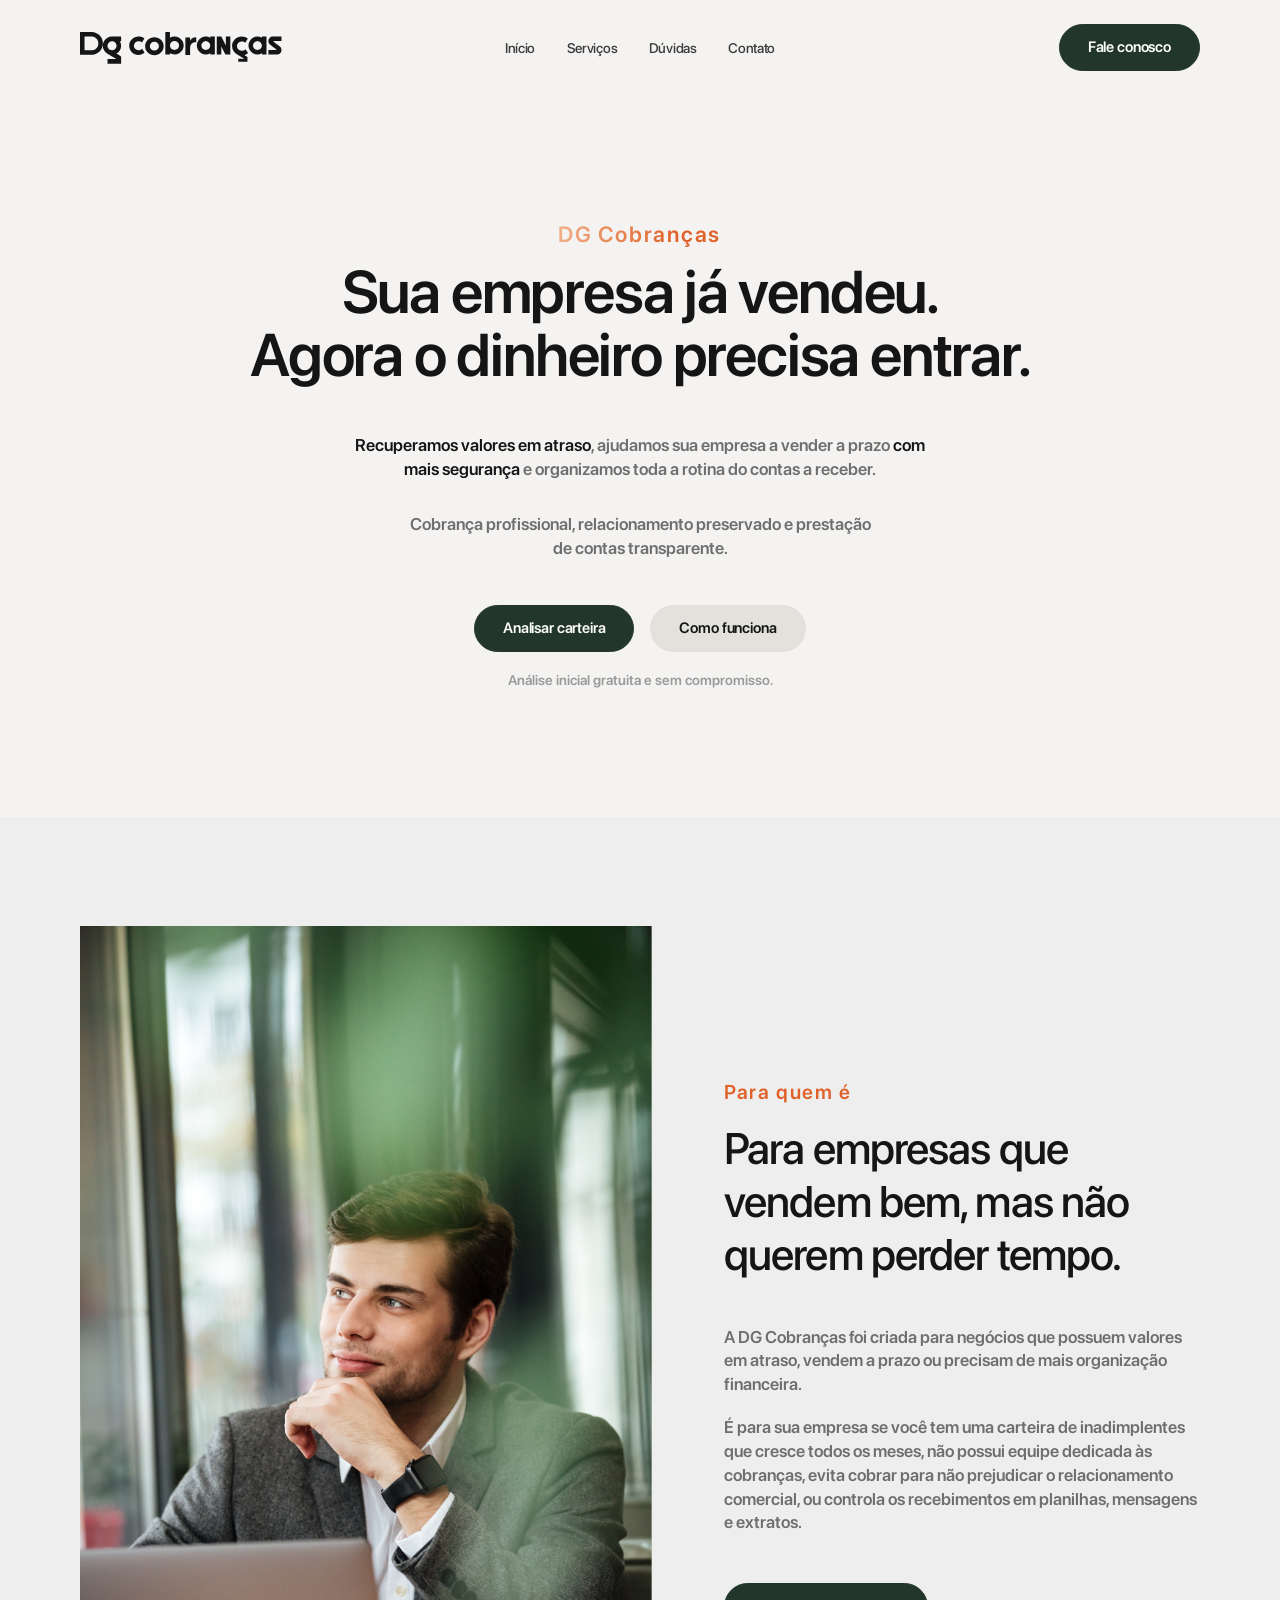
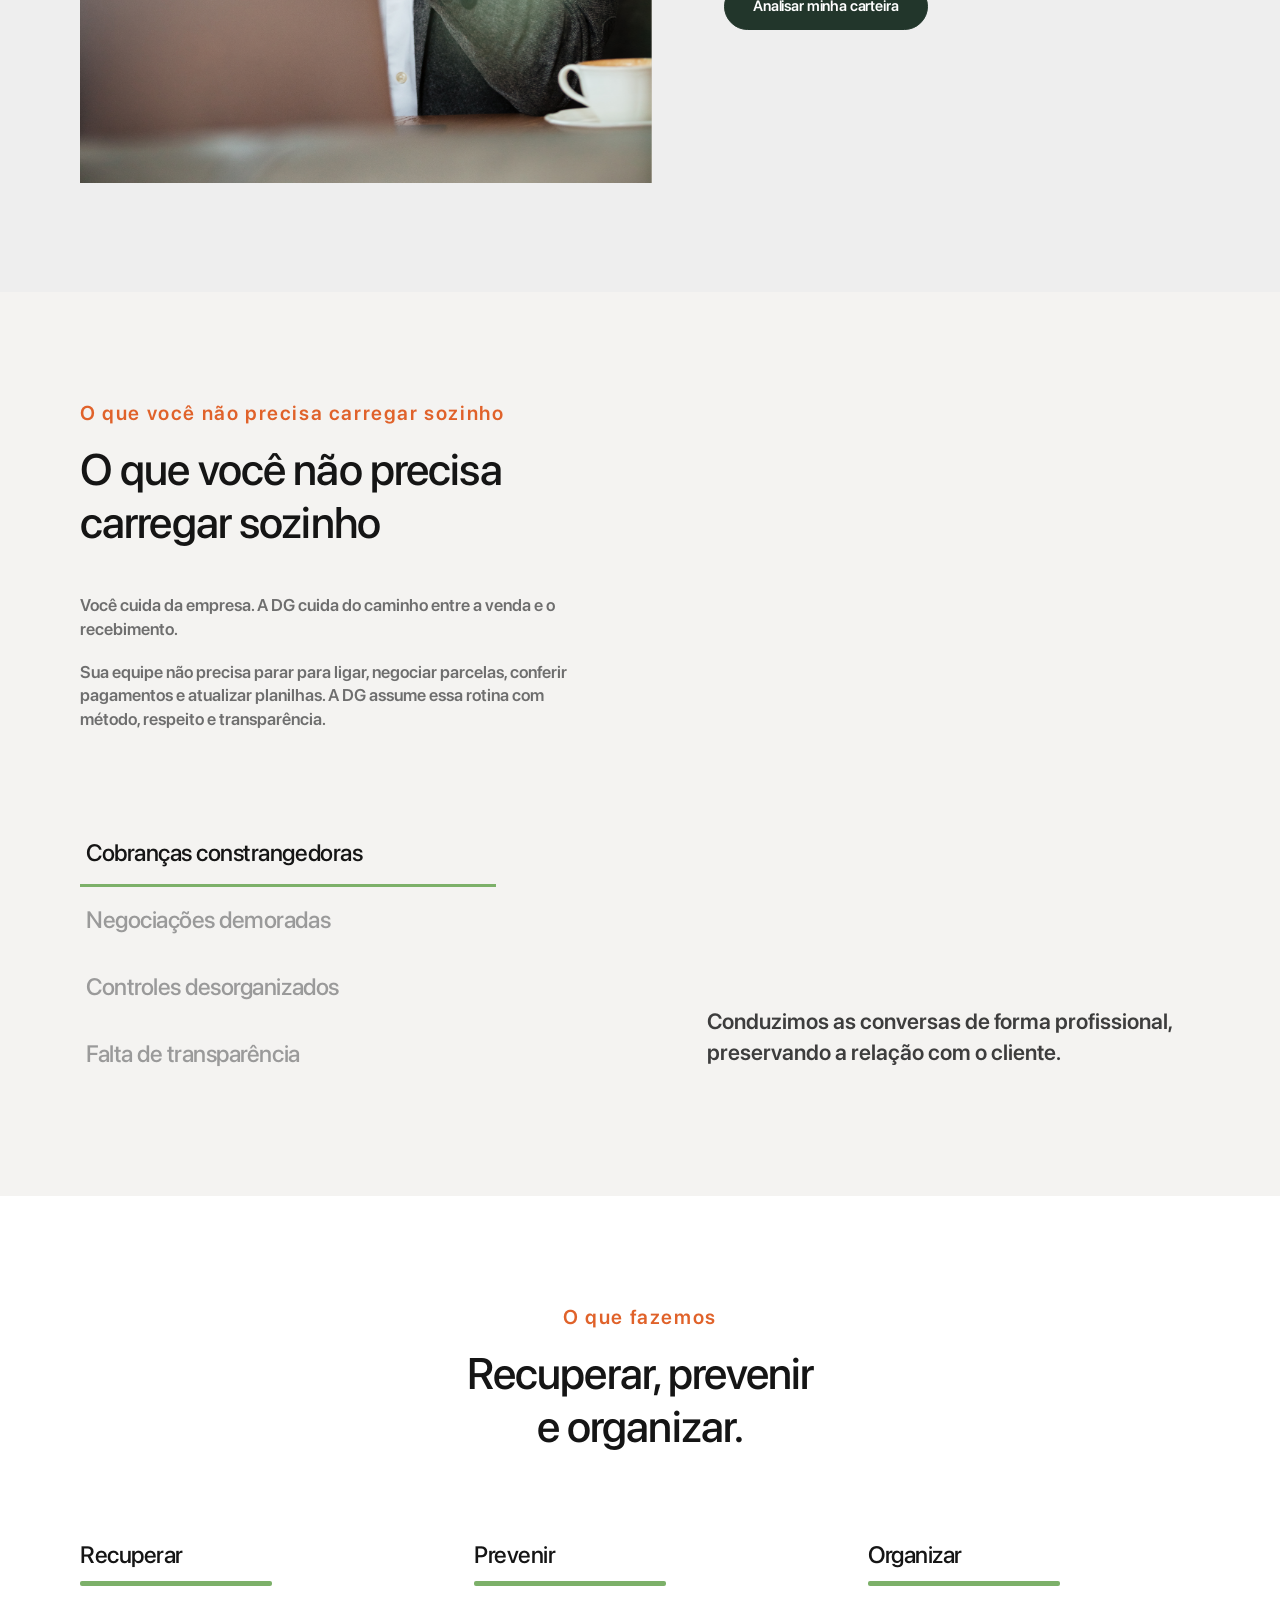
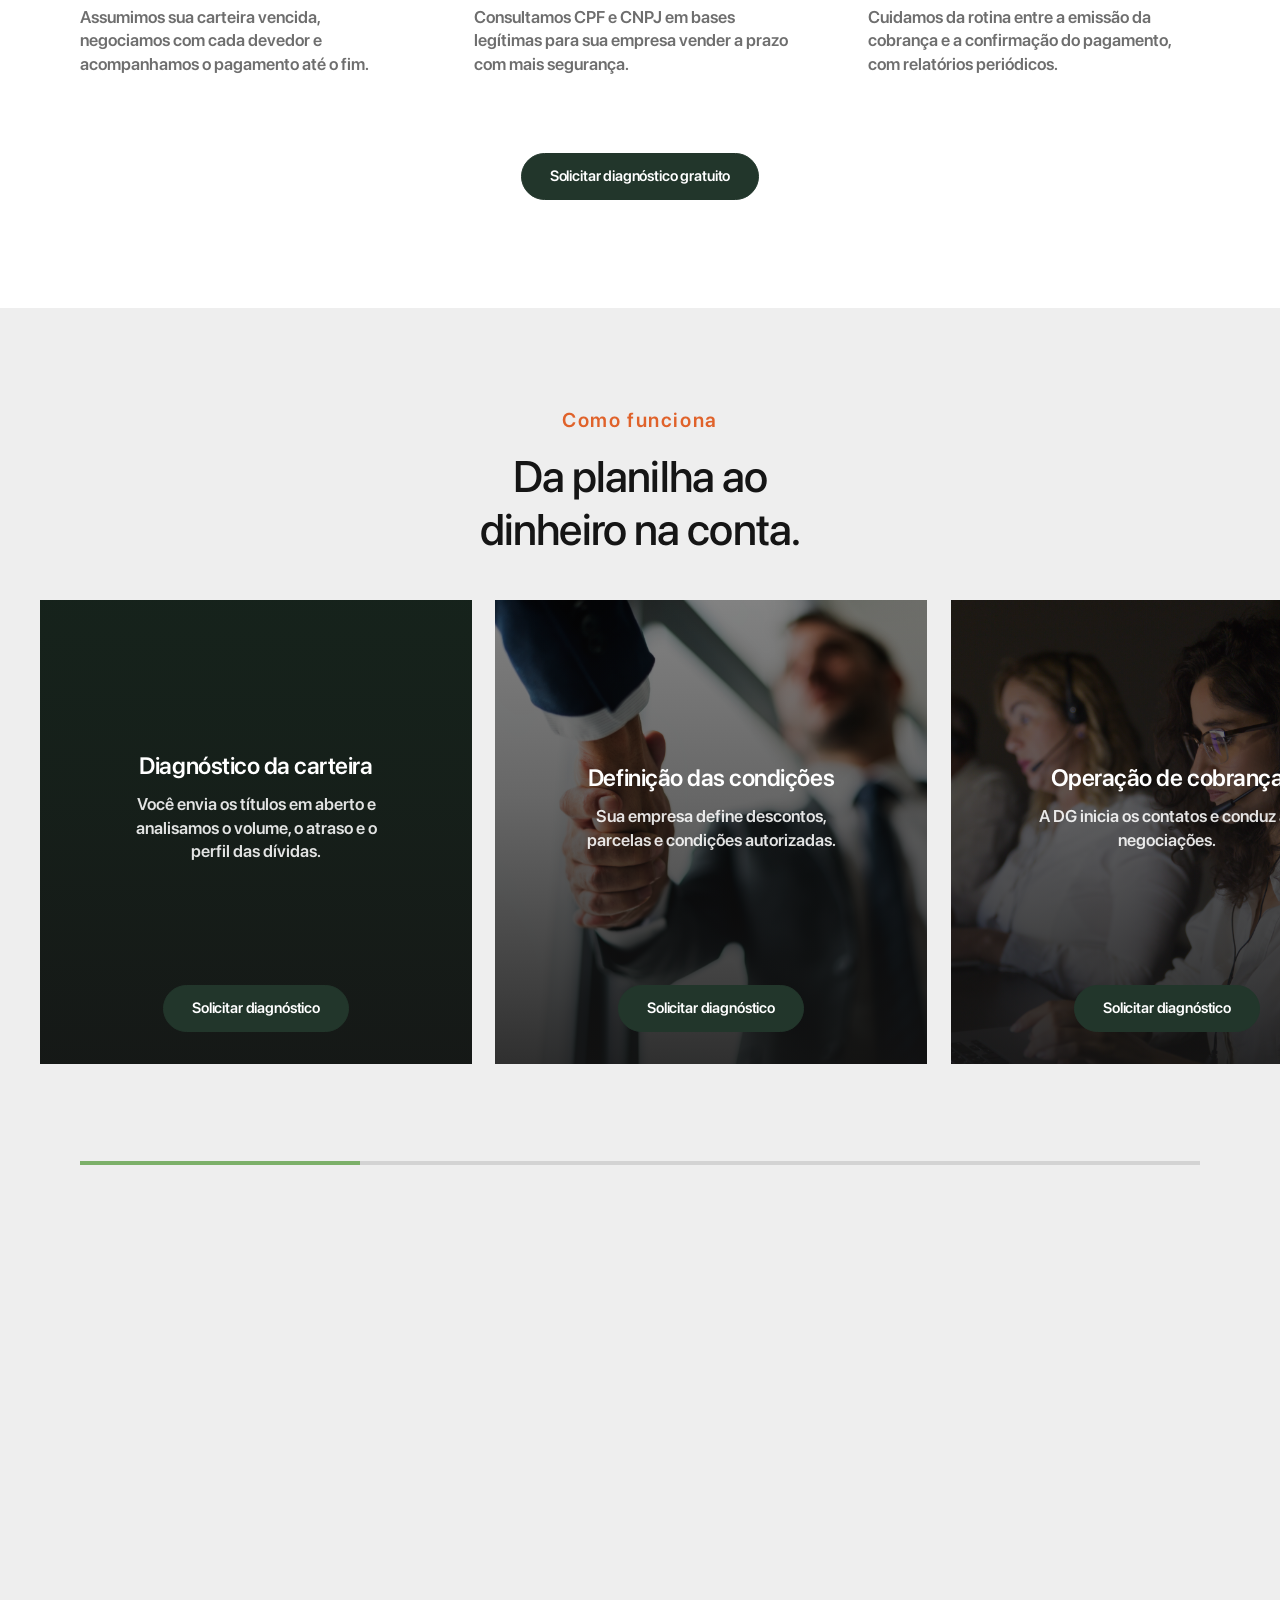
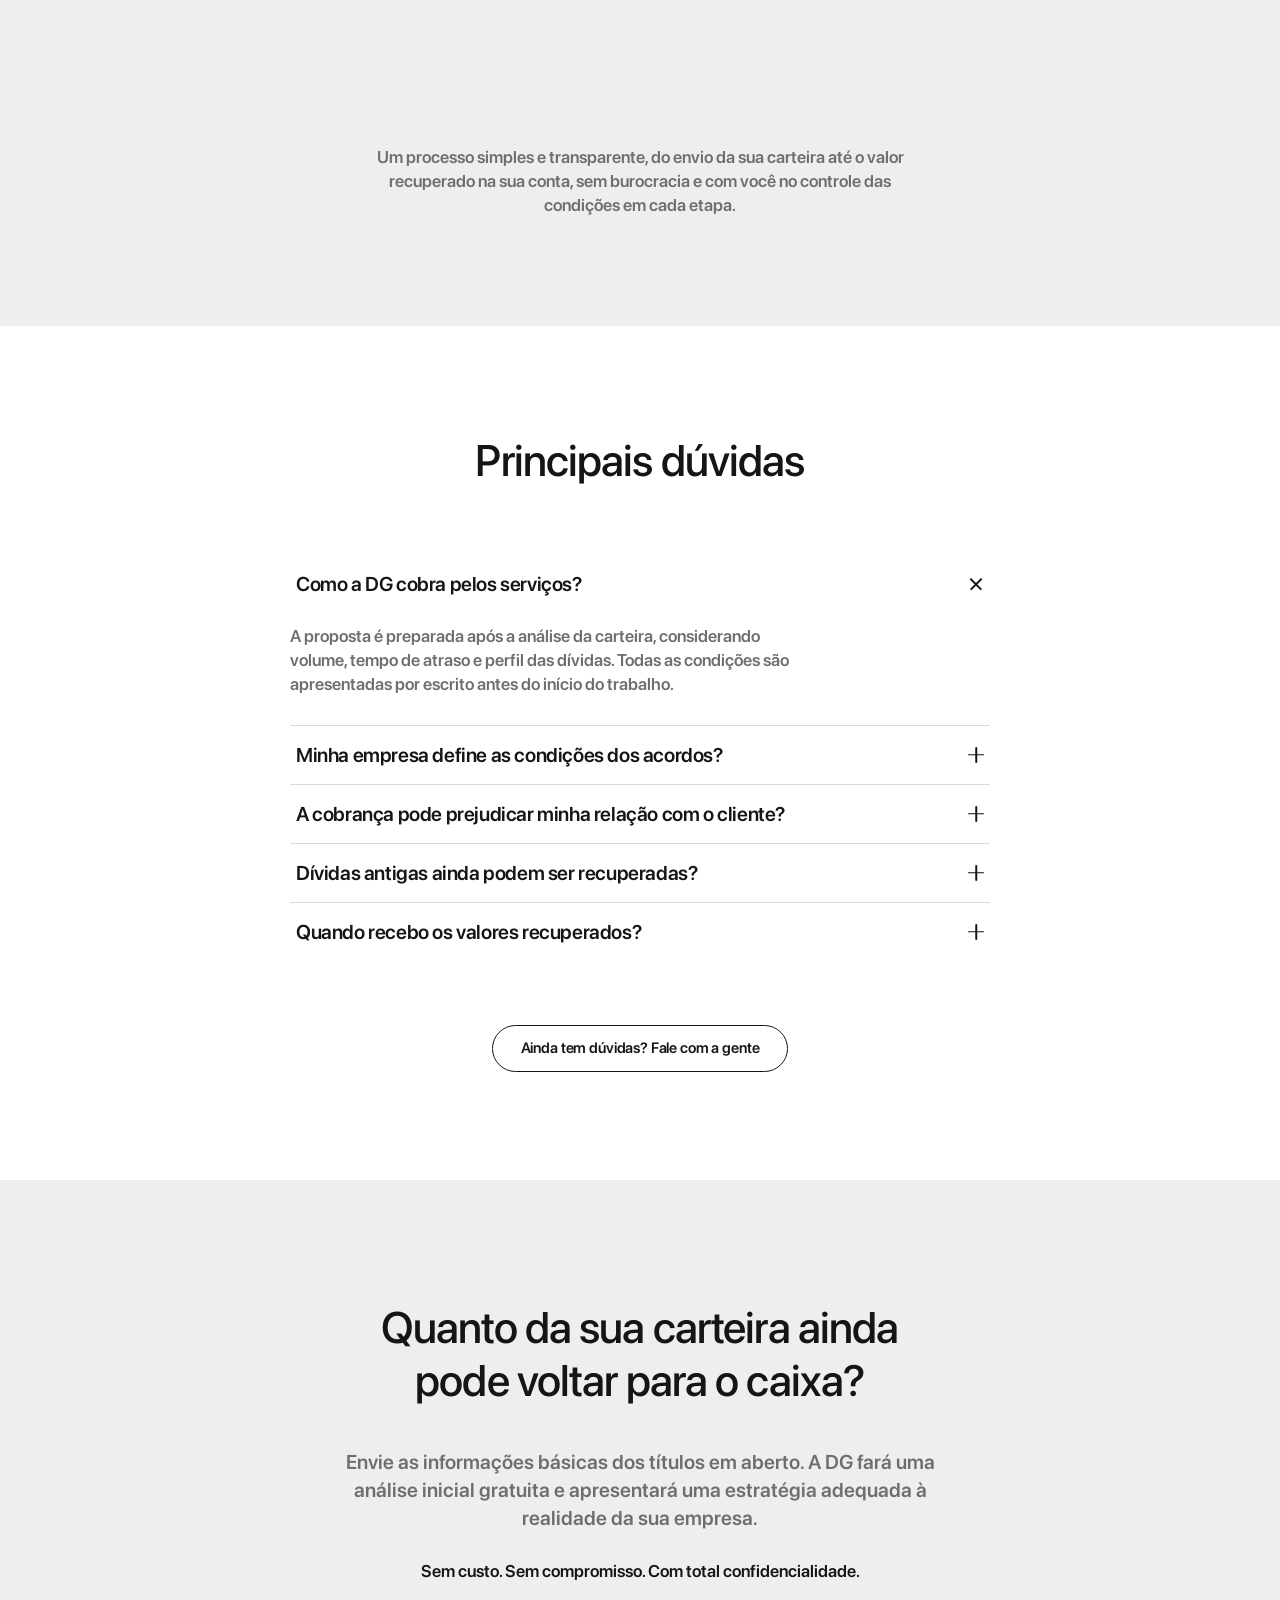
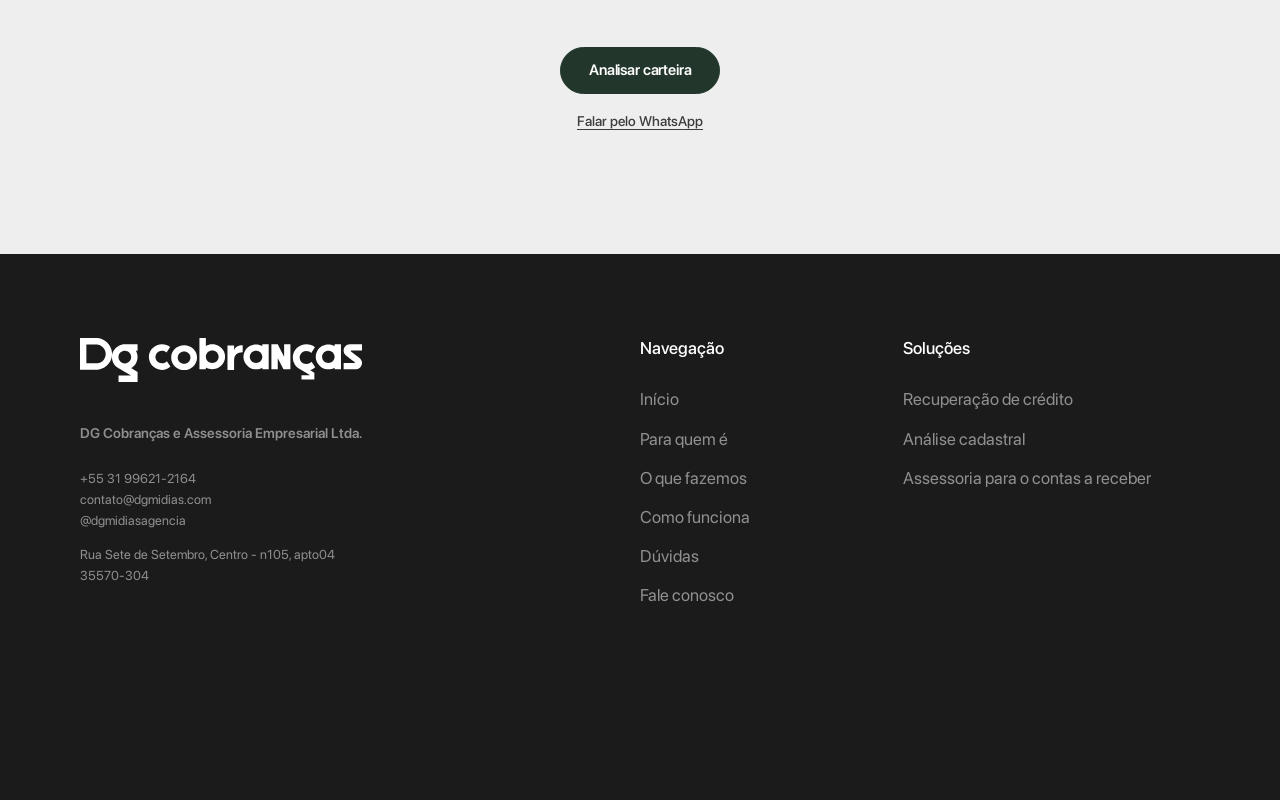
==== commit a33bd2bc: "Add link de chamada Nessa alteração foi feita a adição dos links para o WhatsApp do Hugo. Com mensag" ====
--- a/index.html
+++ b/index.html
@@ -4,7 +4,7 @@
   <meta charset="UTF-8">
   <meta name="viewport" content="width=device-width, initial-scale=1.0">
 
-  <title>DG Cobranças — Recuperação de crédito e assessoria para o contas a receber</title>
+  <title>DG Cobranças</title>
   <meta name="description" content="A DG Cobranças recupera valores em atraso, ajuda sua empresa a vender a prazo com mais segurança e organiza toda a rotina do contas a receber.">
 
   <!-- Pré-carregamento das fontes usadas acima da dobra -->
@@ -33,11 +33,11 @@
             <li class="nav__item"><a class="nav__link" href="#inicio">Início</a></li>
             <li class="nav__item"><a class="nav__link" href="#servicos">Serviços</a></li>
             <li class="nav__item"><a class="nav__link" href="#duvidas">Dúvidas</a></li>
-            <li class="nav__item"><a class="nav__link" href="#contato">Contato</a></li>
+            <li class="nav__item"><a class="nav__link" href="https://wa.me/5531996212164?text=Ol%C3%A1!%20Quero%20analisar%20minha%20carteira%20de%20receb%C3%ADveis%20com%20a%20DG%20Cobran%C3%A7as.">Contato</a></li>
           </ul>
         </nav>
 
-        <a class="btn btn--primary header__cta" href="#contato">Fale conosco</a>
+        <a class="btn btn--primary header__cta" href="https://wa.me/5531996212164?text=Ol%C3%A1!%20Quero%20analisar%20minha%20carteira%20de%20receb%C3%ADveis%20com%20a%20DG%20Cobran%C3%A7as.">Fale conosco</a>
       </div>
 
       <button
@@ -85,7 +85,7 @@
         </p>
 
         <div class="hero__actions" data-reveal>
-          <a class="btn btn--primary" href="#contato">Analisar carteira</a>
+          <a class="btn btn--primary" href="https://wa.me/5531996212164?text=Ol%C3%A1!%20Quero%20analisar%20minha%20carteira%20de%20receb%C3%ADveis%20com%20a%20DG%20Cobran%C3%A7as.">Analisar carteira</a>
           <a class="btn btn--soft" href="#como-funciona">Como funciona</a>
         </div>
 
@@ -131,7 +131,7 @@
             controla os recebimentos em planilhas, mensagens e extratos.
           </p>
 
-          <a class="btn btn--primary para-quem__cta" href="#contato">
+          <a class="btn btn--primary para-quem__cta" href="https://wa.me/5531996212164?text=Ol%C3%A1!%20Quero%20analisar%20minha%20carteira%20de%20receb%C3%ADveis%20com%20a%20DG%20Cobran%C3%A7as.">
             Analisar minha carteira
           </a>
 
@@ -282,7 +282,7 @@
         </ul>
 
         <div class="fazemos__actions" data-reveal>
-          <a class="btn btn--primary" href="#contato">Solicitar diagnóstico gratuito</a>
+          <a class="btn btn--primary" href="https://wa.me/5531996212164?text=Ol%C3%A1!%20Quero%20analisar%20minha%20carteira%20de%20receb%C3%ADveis%20com%20a%20DG%20Cobran%C3%A7as.">Solicitar diagnóstico gratuito</a>
         </div>
 
       </div>
@@ -326,7 +326,7 @@
                 Você envia os títulos em aberto e analisamos o volume, o atraso
                 e o perfil das dívidas.
               </p>
-              <a class="btn btn--primary como__card-cta" href="#contato">Solicitar diagnóstico</a>
+              <a class="btn btn--primary como__card-cta" href="https://wa.me/5531996212164?text=Ol%C3%A1!%20Quero%20analisar%20minha%20carteira%20de%20receb%C3%ADveis%20com%20a%20DG%20Cobran%C3%A7as.">Solicitar diagnóstico</a>
             </div>
           </li>
 
@@ -338,7 +338,7 @@
               <p class="como__card-text">
                 Sua empresa define descontos, parcelas e condições autorizadas.
               </p>
-              <a class="btn btn--primary como__card-cta" href="#contato">Solicitar diagnóstico</a>
+              <a class="btn btn--primary como__card-cta" href="https://wa.me/5531996212164?text=Ol%C3%A1!%20Quero%20analisar%20minha%20carteira%20de%20receb%C3%ADveis%20com%20a%20DG%20Cobran%C3%A7as.">Solicitar diagnóstico</a>
             </div>
           </li>
 
@@ -350,7 +350,7 @@
               <p class="como__card-text">
                 A DG inicia os contatos e conduz as negociações.
               </p>
-              <a class="btn btn--primary como__card-cta" href="#contato">Solicitar diagnóstico</a>
+              <a class="btn btn--primary como__card-cta" href="https://wa.me/5531996212164?text=Ol%C3%A1!%20Quero%20analisar%20minha%20carteira%20de%20receb%C3%ADveis%20com%20a%20DG%20Cobran%C3%A7as.">Solicitar diagnóstico</a>
             </div>
           </li>
 
@@ -362,7 +362,7 @@
               <p class="como__card-text">
                 Você recebe os valores no prazo combinado, com relatórios claros.
               </p>
-              <a class="btn btn--primary como__card-cta" href="#contato">Solicitar diagnóstico</a>
+              <a class="btn btn--primary como__card-cta" href="https://wa.me/5531996212164?text=Ol%C3%A1!%20Quero%20analisar%20minha%20carteira%20de%20receb%C3%ADveis%20com%20a%20DG%20Cobran%C3%A7as.">Solicitar diagnóstico</a>
             </div>
           </li>
 
@@ -388,12 +388,6 @@
       </div>
 
     </section>
-
-
-    <!-- ================================================================
-         SEÇÃO: DIFERENCIAIS
-         ================================================================ -->
-
 
     <!-- ================================================================
          SEÇÃO: PRINCIPAIS DÚVIDAS
@@ -511,7 +505,7 @@
         </div>
 
         <div class="faq__actions" data-reveal>
-          <a class="btn btn--secondary faq__cta" href="#contato">
+          <a class="btn btn--secondary faq__cta" href="https://wa.me/5531996212164?text=Ol%C3%A1!%20Fiquei%20com%20uma%20d%C3%BAvida%20sobre%20os%20servi%C3%A7os%20da%20DG%20Cobran%C3%A7as%2C%20podem%20me%20ajudar%3F">
             Ainda tem dúvidas? Fale com a gente
           </a>
         </div>
@@ -544,10 +538,10 @@
         <!-- O reveal fica no wrapper, não no <a>: o transform do .btn:hover
              não pode disputar com o transform da animação de entrada. -->
         <div class="cta__actions" data-reveal="pop">
-          <a class="btn btn--primary" href="https://wa.me/5537998157790">Analisar carteira</a>
-        </div>
-
-        <a class="cta__whats" href="https://wa.me/5537998157790"
+          <a class="btn btn--primary" href="https://wa.me/5531996212164?text=Ol%C3%A1!%20Quero%20analisar%20minha%20carteira%20de%20receb%C3%ADveis%20com%20a%20DG%20Cobran%C3%A7as.">Analisar carteira</a>
+        </div>
+
+        <a class="cta__whats" href="https://wa.me/5531996212164?text=Ol%C3%A1!%20Quero%20analisar%20minha%20carteira%20de%20receb%C3%ADveis%20com%20a%20DG%20Cobran%C3%A7as."
            target="_blank" rel="noopener" data-reveal>
           Falar pelo WhatsApp
         </a>
@@ -568,6 +562,13 @@
           <img src="assets/svg/logo-footer.svg" alt="DG Cobranças" width="527" height="83">
         </a>
         <p class="footer__desc">DG Cobranças e Assessoria Empresarial Ltda.</p>
+
+        <address class="footer__contact">
+          <a class="footer__contact-item" href="https://wa.me/5531996212164?text=Ol%C3%A1!%20Quero%20analisar%20minha%20carteira%20de%20receb%C3%ADveis%20com%20a%20DG%20Cobran%C3%A7as.">+55 31 99621-2164</a>
+          <a class="footer__contact-item" href="mailto:contato@dgmidias.com">contato@dgmidias.com</a>
+          <a class="footer__contact-item" href="https://www.instagram.com/dgmidiasagencia" target="_blank" rel="noopener">@dgmidiasagencia</a>
+          <p class="footer__contact-address">Rua Sete de Setembro, Centro - n105, apto04<br>35570-304</p>
+        </address>
       </div>
 
       <nav class="footer__col" aria-labelledby="footer-nav-title" data-reveal="fade">
@@ -578,7 +579,7 @@
           <li><a class="footer__link" href="#servicos">O que fazemos</a></li>
           <li><a class="footer__link" href="#como-funciona">Como funciona</a></li>
           <li><a class="footer__link" href="#duvidas">Dúvidas</a></li>
-          <li><a class="footer__link" href="#contato">Fale conosco</a></li>
+          <li><a class="footer__link" href="https://wa.me/5531996212164?text=Ol%C3%A1!%20Quero%20analisar%20minha%20carteira%20de%20receb%C3%ADveis%20com%20a%20DG%20Cobran%C3%A7as.">Fale conosco</a></li>
         </ul>
       </nav>
 
--- a/assets/css/style.css
+++ b/assets/css/style.css
@@ -1626,6 +1626,31 @@
   color: var(--color-on-dark-muted);
 }
 
+/* Contato e endereço: texto discreto, logo abaixo da razão social */
+.footer__contact {
+  display: flex;
+  flex-direction: column;
+  margin-top: clamp(1rem, 0.75rem + 1vw, 1.5rem);
+  font-size: var(--fs-xs);
+  font-style: normal;
+  line-height: 1.65;
+  color: var(--color-on-dark-muted);
+}
+
+.footer__contact-item {
+  align-self: flex-start;
+  transition: color var(--duration-mid) var(--ease-out-expo);
+}
+
+.footer__contact-item:hover {
+  color: var(--color-on-dark);
+}
+
+.footer__contact-address {
+  margin-top: var(--space-sm);
+}
+
+
 /* --- Colunas de links --- */
 .footer__col-title {
   margin-bottom: clamp(1.25rem, 1rem + 1vw, 1.75rem);
